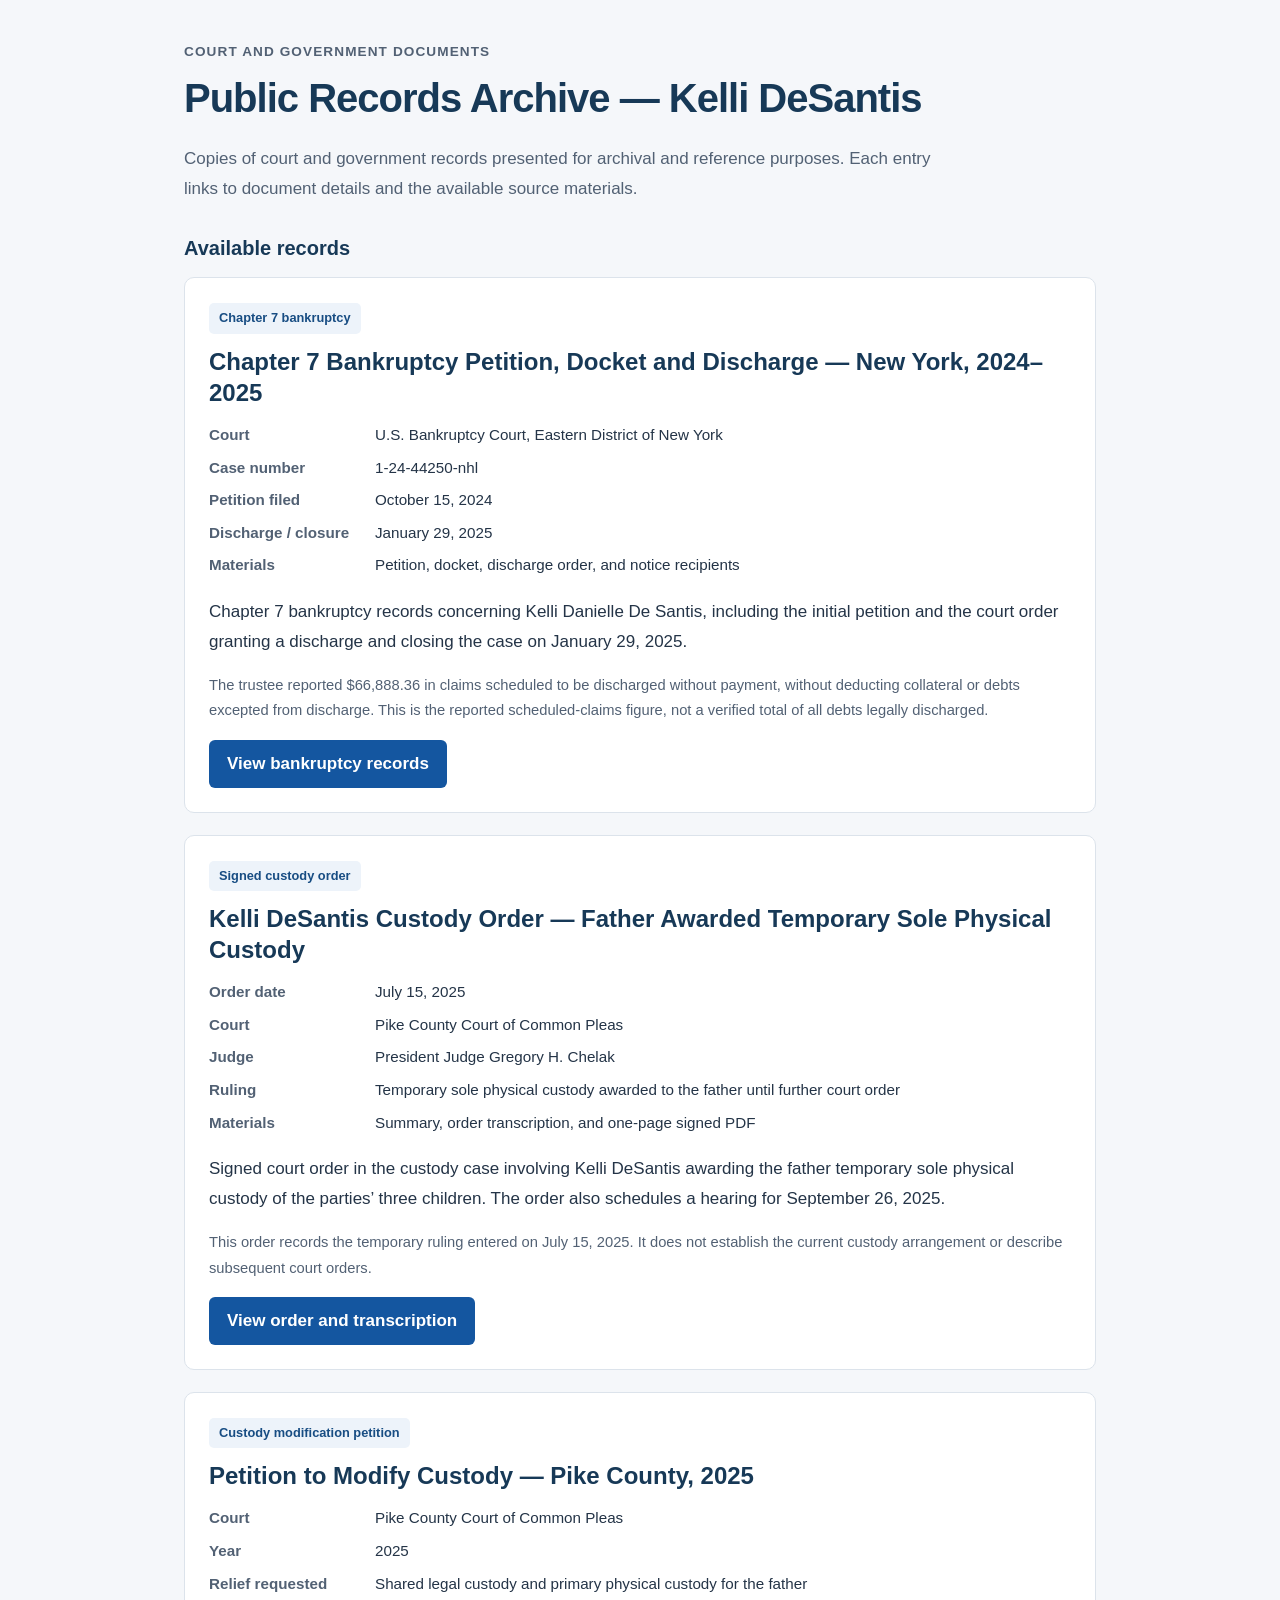
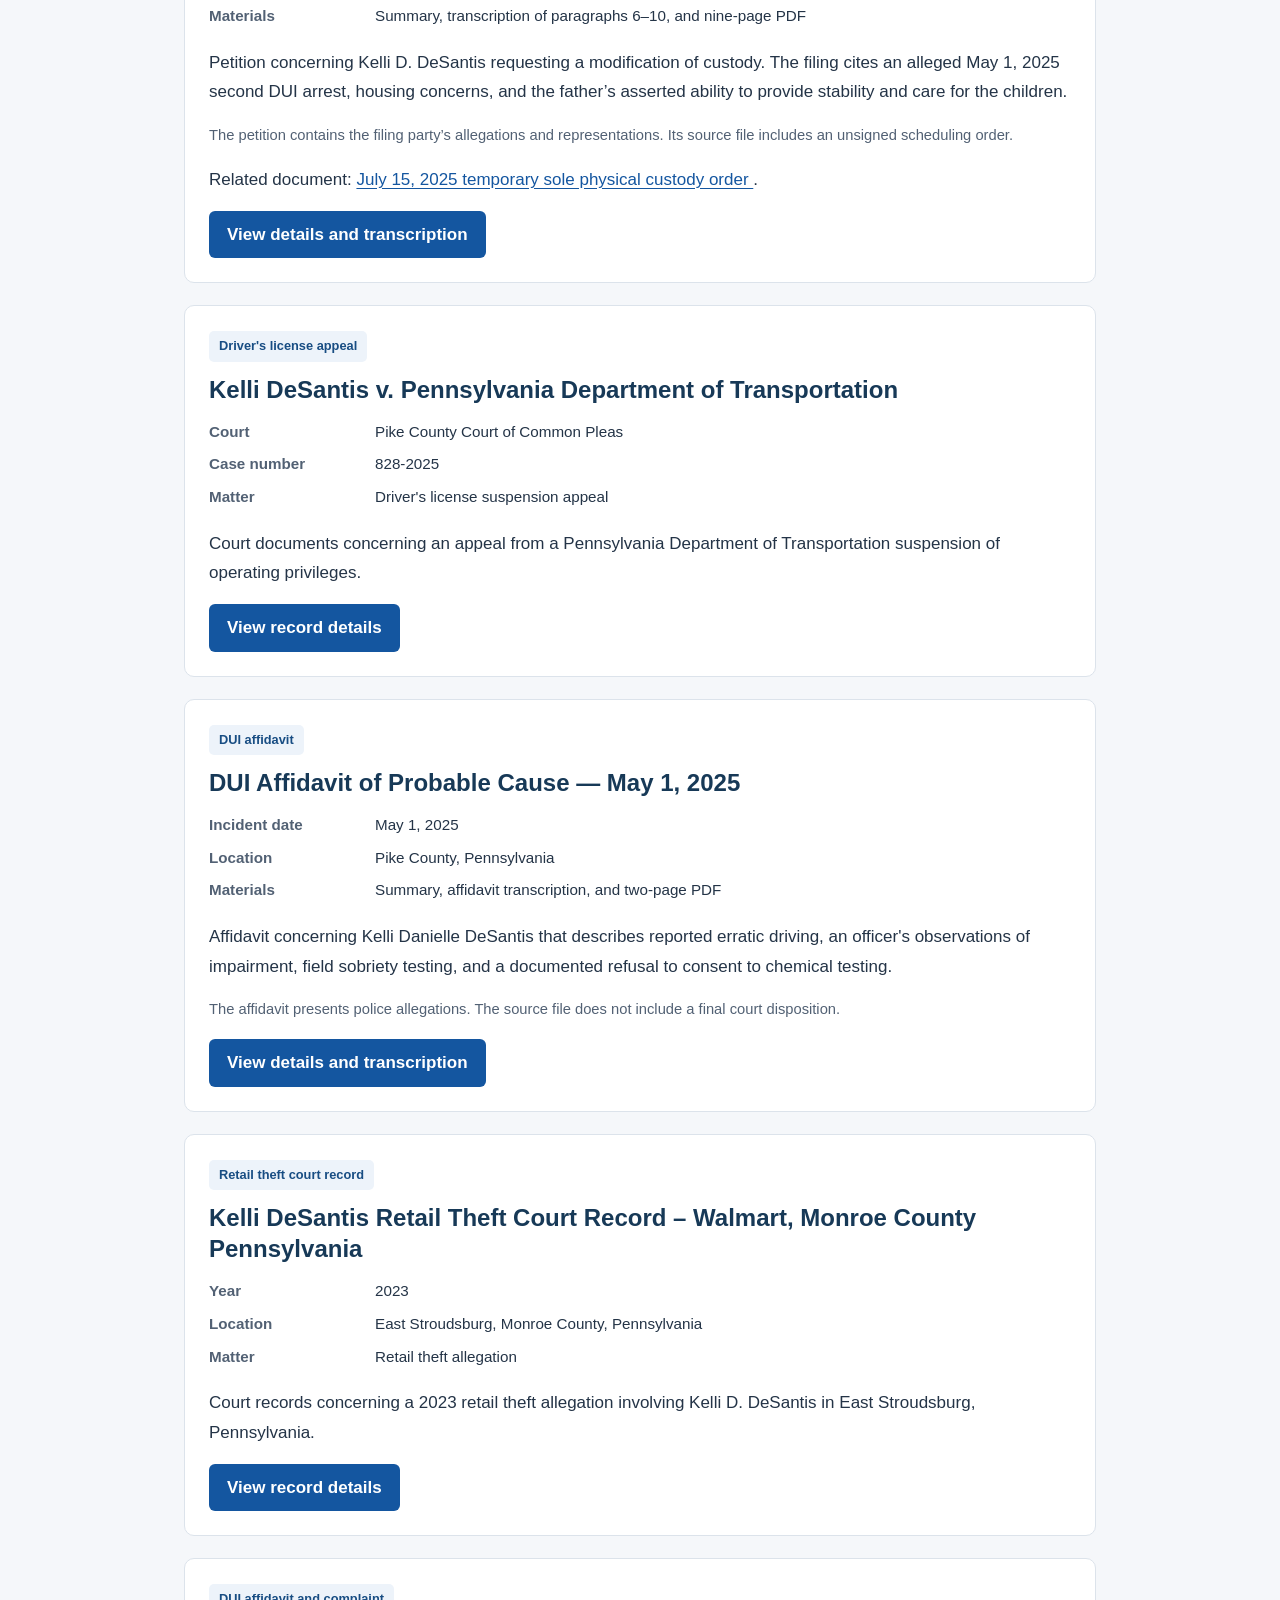
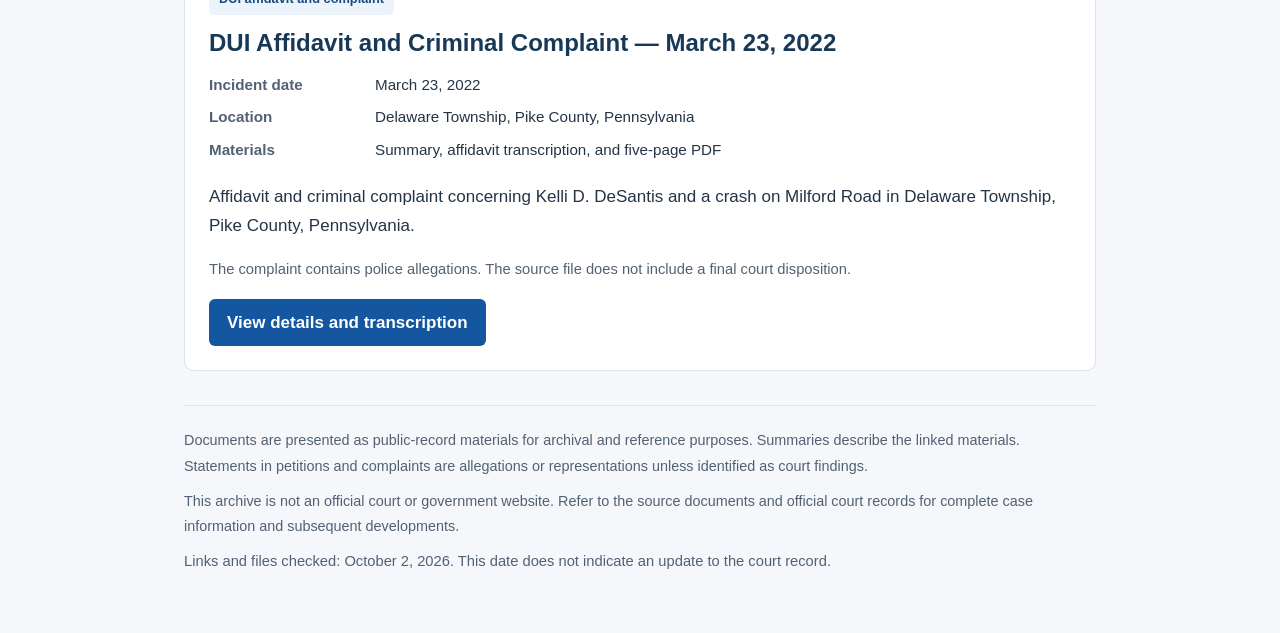
==== index.html @ e715acc5 "Add PDF details and document review information" ====
<!DOCTYPE html>
<html lang="en">
<head>
  <meta charset="UTF-8">
  <meta name="viewport" content="width=device-width, initial-scale=1">

  <title>Public Records Archive | Kelli DeSantis</title>

  <meta
    name="description"
    content="Court and government records involving Kelli DeSantis, including Chapter 7 bankruptcy records, a temporary custody order, custody petition, DUI affidavits, driver's license appeal, and retail theft record."
  >

  <link
    rel="canonical"
    href="https://publicrecords570.github.io/kellidesantis/"
  >

  <link rel="stylesheet" href="archive.css">
</head>

<body>
  <a class="skip-link" href="#main-content">Skip to main content</a>
  <div class="container">
    <header>
      <p class="eyebrow">Court and government documents</p>

      <h1>Public Records Archive — Kelli DeSantis</h1>

      <p class="intro">
        Copies of court and government records presented for archival
        and reference purposes. Each entry links to document details
        and the available source materials.
      </p>
    </header>

    <main id="main-content" tabindex="-1">
      <section aria-labelledby="archive-heading">
        <h2 id="archive-heading" class="archive-heading">
          Available records
        </h2>

        <div class="records">

          <article class="record" aria-labelledby="bankruptcy-title">
            <span class="category">Chapter 7 bankruptcy</span>

            <h3 id="bankruptcy-title">
              <a href="kelli-desantis-chapter-7-bankruptcy-petition-discharge-new-york-2024-2025.html">
                Chapter 7 Bankruptcy Petition, Docket and Discharge —
                New York, 2024–2025
              </a>
            </h3>

            <dl class="metadata">
              <dt>Court</dt>
              <dd>U.S. Bankruptcy Court, Eastern District of New York</dd>
              <dt>Case number</dt>
              <dd>1-24-44250-nhl</dd>
              <dt>Petition filed</dt>
              <dd><time datetime="2024-10-15">October 15, 2024</time></dd>
              <dt>Discharge / closure</dt>
              <dd><time datetime="2025-01-29">January 29, 2025</time></dd>
              <dt>Materials</dt>
              <dd>Petition, docket, discharge order, and notice recipients</dd>
            </dl>

            <p>
              Chapter 7 bankruptcy records concerning Kelli Danielle
              De Santis, including the initial petition and the court
              order granting a discharge and closing the case on
              January 29, 2025.
            </p>

            <p class="note">
              The trustee reported $66,888.36 in claims scheduled to be
              discharged without payment, without deducting collateral
              or debts excepted from discharge. This is the reported
              scheduled-claims figure, not a verified total of all debts
              legally discharged.
            </p>

            <a class="button"
               href="kelli-desantis-chapter-7-bankruptcy-petition-discharge-new-york-2024-2025.html">
              View bankruptcy records
            </a>
          </article>


          <article class="record" aria-labelledby="custody-order-title">
            <span class="category">Signed custody order</span>

            <h3 id="custody-order-title">
              <a href="kelli-desantis-father-awarded-temporary-sole-physical-custody-2025.html">
                Kelli DeSantis Custody Order — Father Awarded
                Temporary Sole Physical Custody
              </a>
            </h3>

            <dl class="metadata">
              <dt>Order date</dt>
              <dd>
                <time datetime="2025-07-15">July 15, 2025</time>
              </dd>

              <dt>Court</dt>
              <dd>Pike County Court of Common Pleas</dd>

              <dt>Judge</dt>
              <dd>President Judge Gregory H. Chelak</dd>

              <dt>Ruling</dt>
              <dd>
                Temporary sole physical custody awarded to the father
                until further court order
              </dd>

              <dt>Materials</dt>
              <dd>Summary, order transcription, and one-page signed PDF</dd>
            </dl>

            <p>
              Signed court order in the custody case involving Kelli
              DeSantis awarding the father temporary sole physical
              custody of the parties’ three children. The order also
              schedules a hearing for September 26, 2025.
            </p>

            <p class="note">
              This order records the temporary ruling entered on
              July 15, 2025. It does not establish the current custody
              arrangement or describe subsequent court orders.
            </p>

            <a
              class="button"
              href="kelli-desantis-father-awarded-temporary-sole-physical-custody-2025.html"
            >
              View order and transcription
            </a>
          </article>

          <article class="record" aria-labelledby="custody-2025-title">
            <span class="category">Custody modification petition</span>

            <h3 id="custody-2025-title">
              <a href="kelli-desantis-petition-modify-custody-pike-county-2025.html">
                Petition to Modify Custody — Pike County, 2025
              </a>
            </h3>

            <dl class="metadata">
              <dt>Court</dt>
              <dd>Pike County Court of Common Pleas</dd>

              <dt>Year</dt>
              <dd>2025</dd>

              <dt>Relief requested</dt>
              <dd>
                Shared legal custody and primary physical custody
                for the father
              </dd>

              <dt>Materials</dt>
              <dd>
                Summary, transcription of paragraphs 6–10,
                and nine-page PDF
              </dd>
            </dl>

            <p>
              Petition concerning Kelli D. DeSantis requesting a
              modification of custody. The filing cites an alleged
              May 1, 2025 second DUI arrest, housing concerns, and
              the father’s asserted ability to provide stability
              and care for the children.
            </p>

            <p class="note">
              The petition contains the filing party’s allegations
              and representations. Its source file includes an
              unsigned scheduling order.
            </p>

            <p>
              Related document:
              <a href="kelli-desantis-father-awarded-temporary-sole-physical-custody-2025.html">
                July 15, 2025 temporary sole physical custody order
              </a>.
            </p>

            <a
              class="button"
              href="kelli-desantis-petition-modify-custody-pike-county-2025.html"
            >
              View details and transcription
            </a>
          </article>

          <article class="record" aria-labelledby="penndot-title">
            <span class="category">Driver's license appeal</span>

            <h3 id="penndot-title">
              <a href="records/penndot-828-2025/">
                Kelli DeSantis v. Pennsylvania Department of Transportation
              </a>
            </h3>

            <dl class="metadata">
              <dt>Court</dt>
              <dd>Pike County Court of Common Pleas</dd>

              <dt>Case number</dt>
              <dd>828-2025</dd>

              <dt>Matter</dt>
              <dd>Driver's license suspension appeal</dd>
            </dl>

            <p>
              Court documents concerning an appeal from a Pennsylvania
              Department of Transportation suspension of operating
              privileges.
            </p>

            <a class="button" href="records/penndot-828-2025/">
              View record details
            </a>
          </article>

          <article class="record" aria-labelledby="dui-2025-title">
            <span class="category">DUI affidavit</span>

            <h3 id="dui-2025-title">
              <a href="kelli-desantis-dui-affidavit-pike-county-2025.html">
                DUI Affidavit of Probable Cause — May 1, 2025
              </a>
            </h3>

            <dl class="metadata">
              <dt>Incident date</dt>
              <dd>
                <time datetime="2025-05-01">May 1, 2025</time>
              </dd>

              <dt>Location</dt>
              <dd>Pike County, Pennsylvania</dd>

              <dt>Materials</dt>
              <dd>Summary, affidavit transcription, and two-page PDF</dd>
            </dl>

            <p>
              Affidavit concerning Kelli Danielle DeSantis that
              describes reported erratic driving, an officer's
              observations of impairment, field sobriety testing,
              and a documented refusal to consent to chemical testing.
            </p>

            <p class="note">
              The affidavit presents police allegations. The source
              file does not include a final court disposition.
            </p>

            <a
              class="button"
              href="kelli-desantis-dui-affidavit-pike-county-2025.html"
            >
              View details and transcription
            </a>
          </article>

          <article class="record" aria-labelledby="retail-theft-title">
            <span class="category">Retail theft court record</span>

            <h3 id="retail-theft-title">
              <a href="kelli-desantis-retail-theft-walmart.html">
                Kelli DeSantis Retail Theft Court Record – Walmart, Monroe County Pennsylvania
              </a>
            </h3>

            <dl class="metadata">
              <dt>Year</dt>
              <dd>2023</dd>

              <dt>Location</dt>
              <dd>East Stroudsburg, Monroe County, Pennsylvania</dd>

              <dt>Matter</dt>
              <dd>Retail theft allegation</dd>
            </dl>

            <p>
              Court records concerning a 2023 retail theft allegation
              involving Kelli D. DeSantis in East Stroudsburg,
              Pennsylvania.
            </p>

            <a
              class="button"
              href="kelli-desantis-retail-theft-walmart.html"
            >
              View record details
            </a>
          </article>

          <article class="record" aria-labelledby="dui-2022-title">
            <span class="category">DUI affidavit and complaint</span>

            <h3 id="dui-2022-title">
              <a href="kelli-desantis-dui-affidavit-pike-county-2022.html">
                DUI Affidavit and Criminal Complaint — March 23, 2022
              </a>
            </h3>

            <dl class="metadata">
              <dt>Incident date</dt>
              <dd>
                <time datetime="2022-03-23">March 23, 2022</time>
              </dd>

              <dt>Location</dt>
              <dd>Delaware Township, Pike County, Pennsylvania</dd>

              <dt>Materials</dt>
              <dd>Summary, affidavit transcription, and five-page PDF</dd>
            </dl>

            <p>
              Affidavit and criminal complaint concerning Kelli D.
              DeSantis and a crash on Milford Road in Delaware
              Township, Pike County, Pennsylvania.
            </p>

            <p class="note">
              The complaint contains police allegations. The source
              file does not include a final court disposition.
            </p>

            <a
              class="button"
              href="kelli-desantis-dui-affidavit-pike-county-2022.html"
            >
              View details and transcription
            </a>
          </article>

        </div>
      </section>
    </main>

    <footer>
      <p>
        Documents are presented as public-record materials for archival
        and reference purposes. Summaries describe the linked materials.
        Statements in petitions and complaints are allegations or
        representations unless identified as court findings.
      </p>

      <p>
        This archive is not an official court or government website.
        Refer to the source documents and official court records for
        complete case information and subsequent developments.
      </p>
    <p class="note">Links and files checked: <time datetime="2026-10-02">October 2, 2026</time>. This date does not indicate an update to the court record.</p>
</footer>
  </div>
</body>
</html>
---- archive.css ----
:root { color-scheme: light; --ink:#243447; --muted:#526174; --blue:#1456a0; --line:#dce3eb; --surface:#fff; --background:#f5f7fa; }
* { box-sizing:border-box; }
html { scroll-padding-top:24px; }
body { margin:0; background:var(--background); color:var(--ink); font:17px/1.75 Arial,Helvetica,sans-serif; overflow-wrap:anywhere; }
a { color:var(--blue); text-underline-offset:3px; }
a:hover { color:#103f75; }
a:focus-visible, button:focus-visible, summary:focus-visible { outline:3px solid var(--blue); outline-offset:4px; }
.skip-link { position:fixed; top:8px; left:8px; z-index:1000; padding:10px 16px; color:#fff; background:#103f75; border-radius:6px; transform:translateY(-200%); }
.skip-link:focus { transform:translateY(0); color:#fff; }
#main-content:focus { outline:none; }
body > nav { max-width:960px; margin:0 auto; padding:24px 24px 16px; font-size:.95rem; }
body > main { max-width:960px; margin:0 auto; padding:32px 36px; background:var(--surface); border:1px solid var(--line); border-radius:12px; }
.container { max-width:960px; margin:0 auto; padding:40px 24px 48px; }
.container > header { margin-bottom:32px; }
h1,h2,h3 { color:#173957; line-height:1.3; }
h1 { margin:0 0 20px; font-size:clamp(1.8rem,4vw,2.5rem); letter-spacing:-.025em; }
h2 { margin:32px 0 16px; font-size:1.45rem; }
h3 { margin:0 0 14px; font-size:1.2rem; }
p { margin:0 0 18px; }
.eyebrow { margin:0 0 8px; color:var(--muted); font-size:.85rem; font-weight:700; letter-spacing:.08em; text-transform:uppercase; }
.intro { max-width:760px; color:var(--muted); }
.archive-heading { margin:0 0 16px; font-size:1.25rem; }
.records { display:grid; gap:22px; }
.record,.document,.related-record { padding:24px; border:1px solid var(--line); border-radius:10px; background:var(--surface); }
.record h3 { font-size:clamp(1.2rem,3vw,1.5rem); }
.record h3 a { color:#173957; text-decoration:none; }
.record h3 a:hover { text-decoration:underline; }
.record p { margin:0 0 16px; }
.category { display:inline-block; margin-bottom:12px; padding:4px 10px; border-radius:5px; color:#184d83; background:#edf3fa; font-size:.8rem; font-weight:700; }
.details,.record-box { margin:24px 0; padding:20px 24px; background:#f1f5fa; border:1px solid var(--line); border-left:4px solid var(--blue); border-radius:6px; }
.details p,.record-box p { margin:5px 0; }
.record-box h2 { margin:0 0 16px; }
.label { font-weight:700; }
.metadata { display:grid; grid-template-columns:150px minmax(0,1fr); gap:6px 16px; margin:0 0 18px; font-size:.95rem; }
.metadata dt { font-weight:700; color:var(--muted); }
.metadata dd { margin:0; }
.button,.document-link { display:inline-flex; align-items:center; justify-content:center; min-height:44px; max-width:100%; padding:11px 18px; border-radius:6px; background:var(--blue); color:#fff; font-weight:700; text-decoration:none; line-height:1.5; }
.document-link { margin:10px 0 16px; }
.button:hover,.document-link:hover { background:#103f75; color:#fff; }
.note { color:var(--muted); font-size:.92rem; }
main > article > section + section { margin-top:30px; padding-top:6px; border-top:1px solid var(--line); }
blockquote { margin:24px 0; padding:6px 22px; border-left:3px solid #b8c9dc; background:#fafbfd; }
blockquote p { margin:16px 0; }
ul,ol { padding-left:26px; }
li { margin:8px 0; }
.subparagraphs { list-style-type:lower-alpha; }
.averments > li { margin-bottom:18px; }
.document + .document { margin-top:18px; }
.document h3 { margin-top:0; }
.page-contents { margin:20px 0 24px; padding:14px 18px; border:1px solid var(--line); border-radius:8px; background:#f8fafc; }
.page-contents summary { min-height:28px; cursor:pointer; color:#173957; font-weight:700; }
.page-contents ul { margin:12px 0 4px; }
footer { color:var(--muted); font-size:.9rem; border-top:1px solid var(--line); padding-top:22px; margin-top:34px; }
body > footer { max-width:960px; margin:28px auto 0; padding:22px 24px 36px; }
footer p { margin:0 0 10px; }
img,iframe,object,embed { max-width:100%; }
@media (max-width:600px) {
 body { font-size:16px; }
 .container { padding:28px 16px 36px; }
 body > nav { padding:20px 16px 14px; }
 body > main { margin:0 12px; padding:24px 18px; border-radius:9px; }
 .record,.document,.related-record { padding:22px 18px; }
 .details,.record-box { padding:16px; }
 .metadata { grid-template-columns:1fr; gap:2px; }
 .metadata dd { margin-bottom:10px; }
 blockquote { padding:4px 12px; }
 .document-link,.button { text-align:left; justify-content:flex-start; }
 body > footer { padding-left:18px; padding-right:18px; }
}
@media print {
 body { background:#fff; color:#000; font-size:11pt; }
 .skip-link,body > nav,.page-contents { display:none; }
 body > main,.container { border:0; margin:0; padding:0; max-width:none; }
 .record,.document,.details,.record-box { break-inside:avoid; }
 .button,.document-link { background:none; color:#000; padding:0; min-height:0; text-decoration:underline; }
}

.file-info { display:block; margin:0 0 16px; color:var(--muted); font-size:.88rem; }
.source-status { padding:14px 18px; border:1px solid var(--line); border-radius:6px; background:#f8fafc; font-size:.95rem; }
@media (max-width:600px) { .page-contents { padding:12px 14px; } .page-contents ul { padding-left:20px; } }
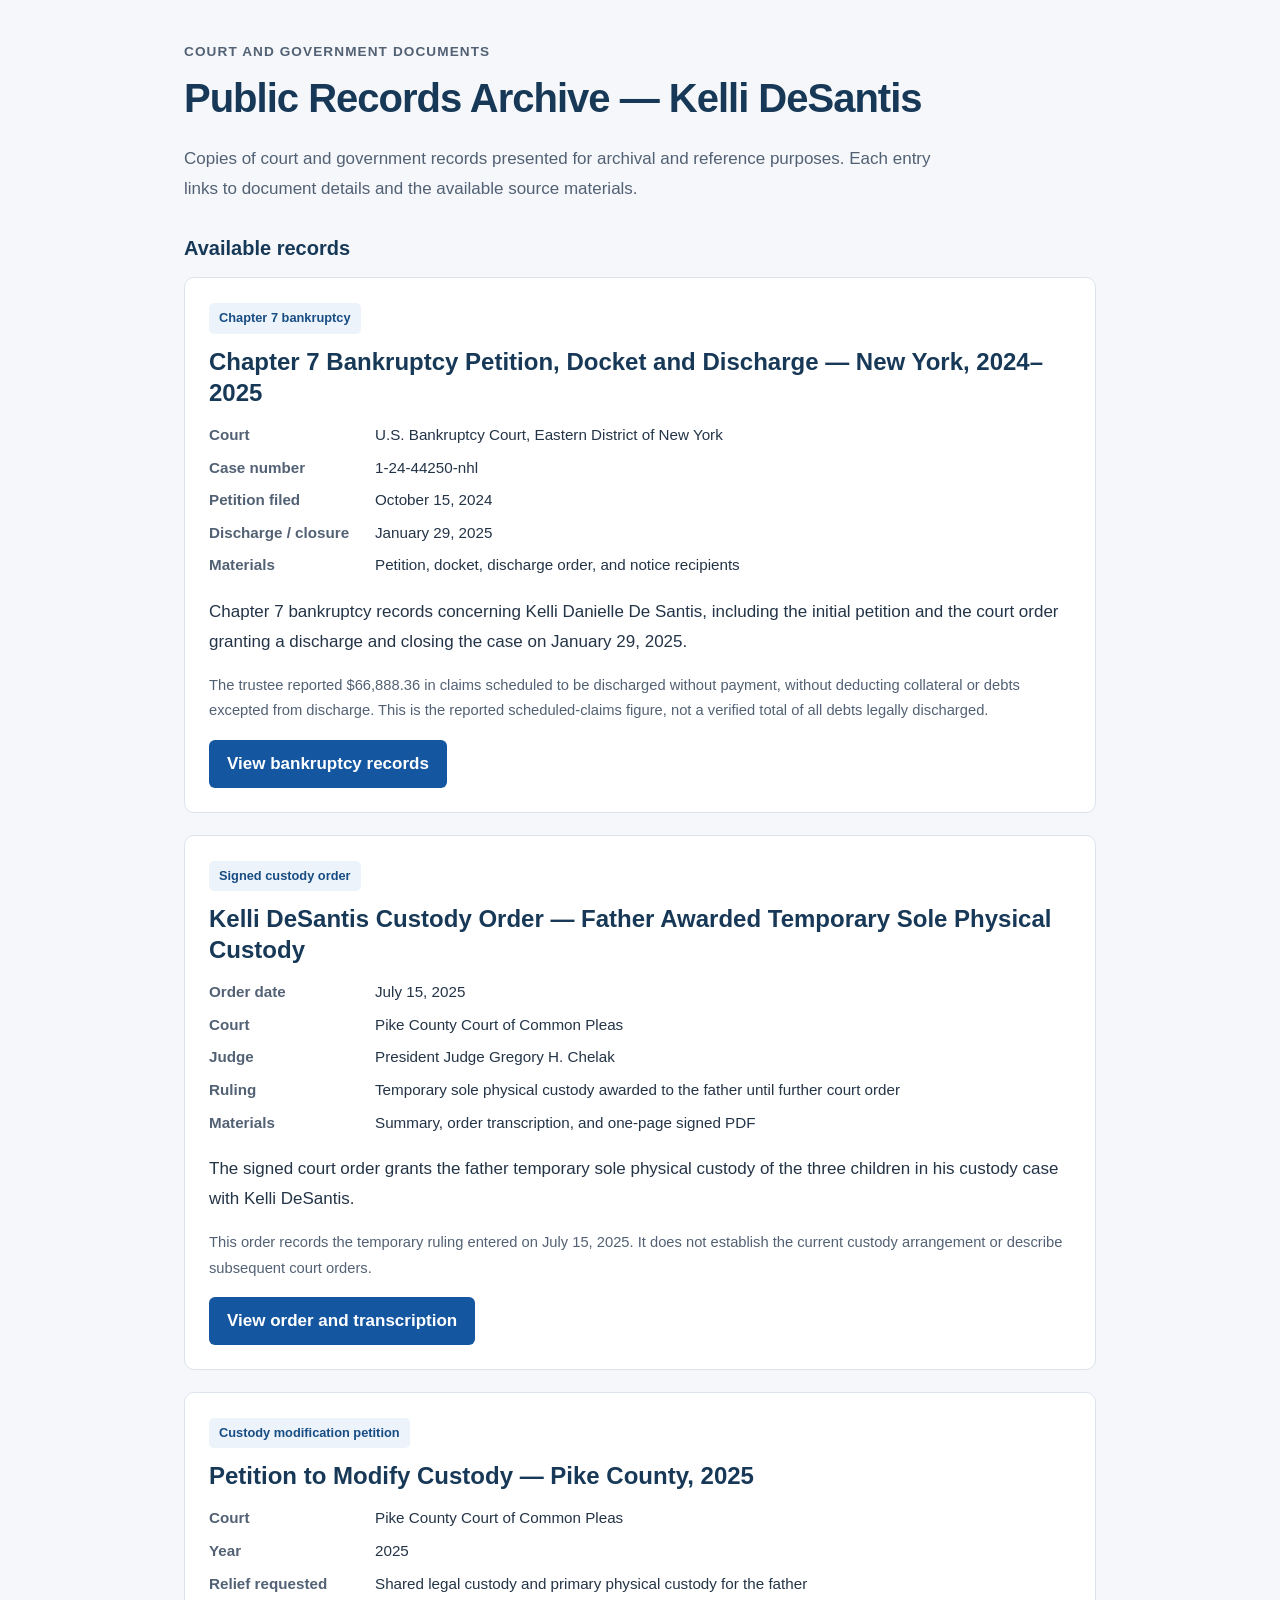
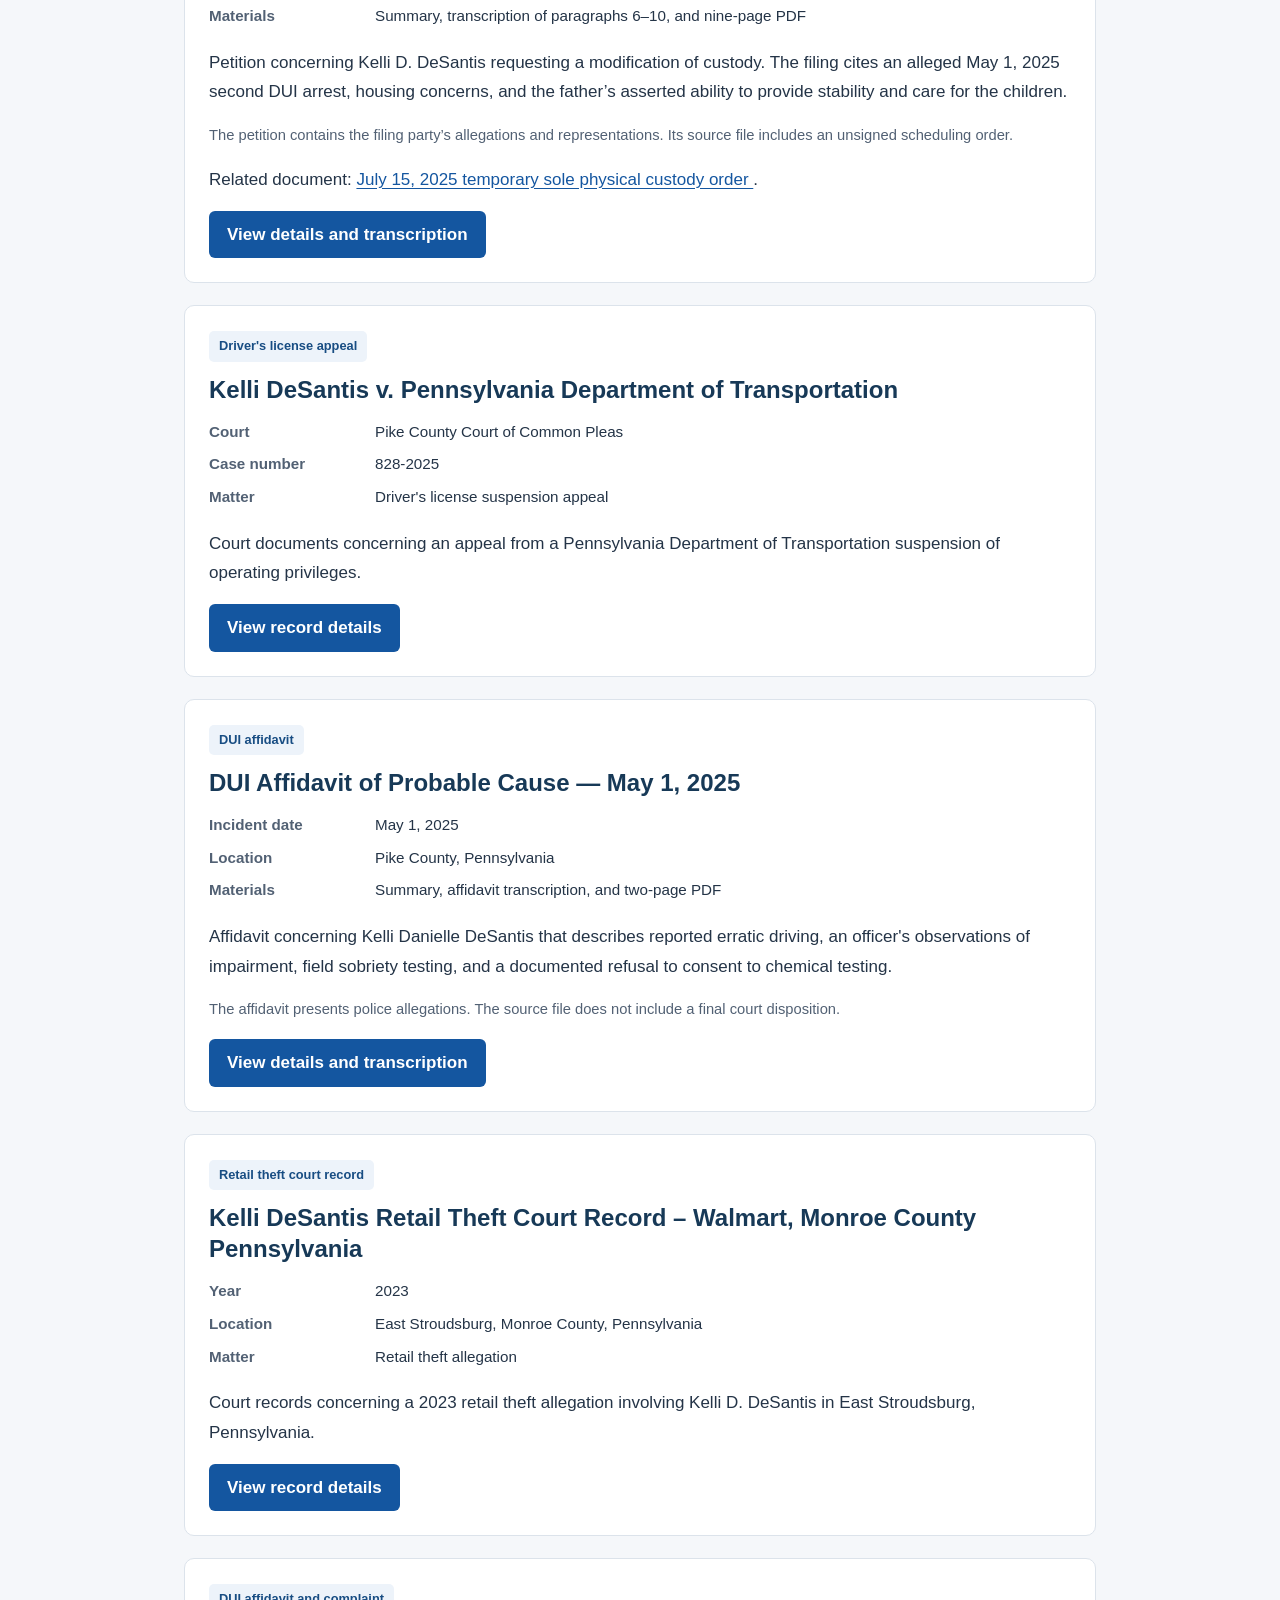
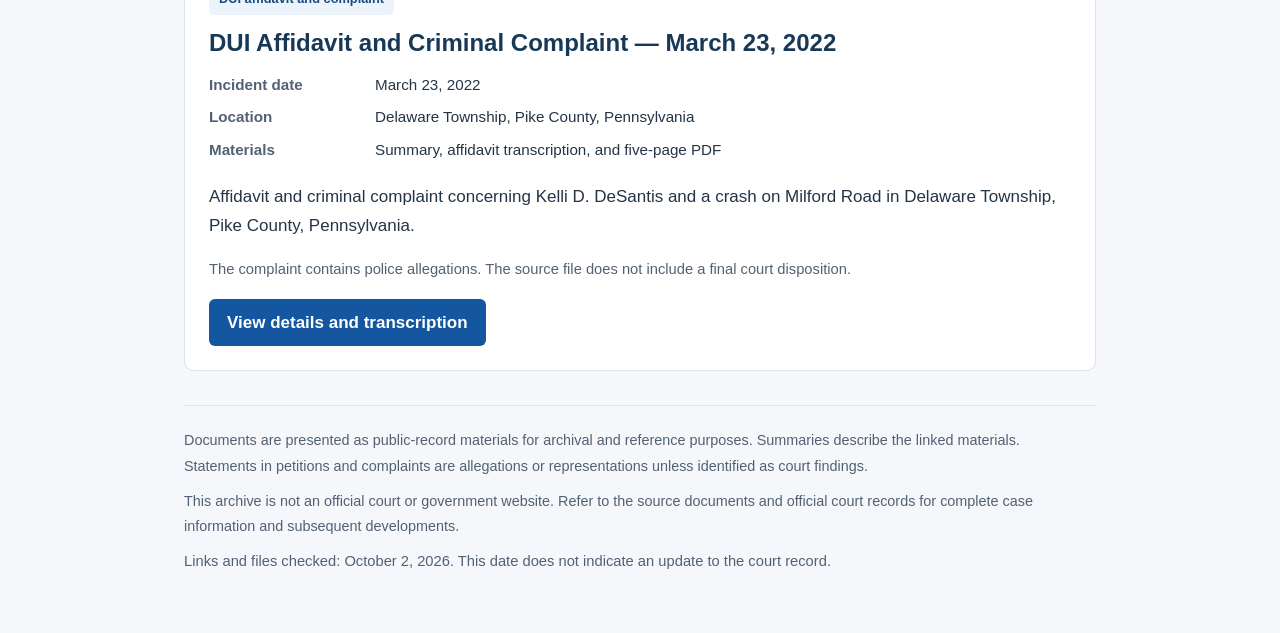
==== commit 725c30d6: "Revise custody case summary for clarity" ====
--- a/index.html
+++ b/index.html
@@ -120,10 +120,7 @@
             </dl>
 
             <p>
-              Signed court order in the custody case involving Kelli
-              DeSantis awarding the father temporary sole physical
-              custody of the parties’ three children. The order also
-              schedules a hearing for September 26, 2025.
+             The signed court order grants the father temporary sole physical custody of the three children in his custody case with Kelli DeSantis.
             </p>
 
             <p class="note">
@@ -367,4 +364,4 @@
 </footer>
   </div>
 </body>
-</html>+</html>
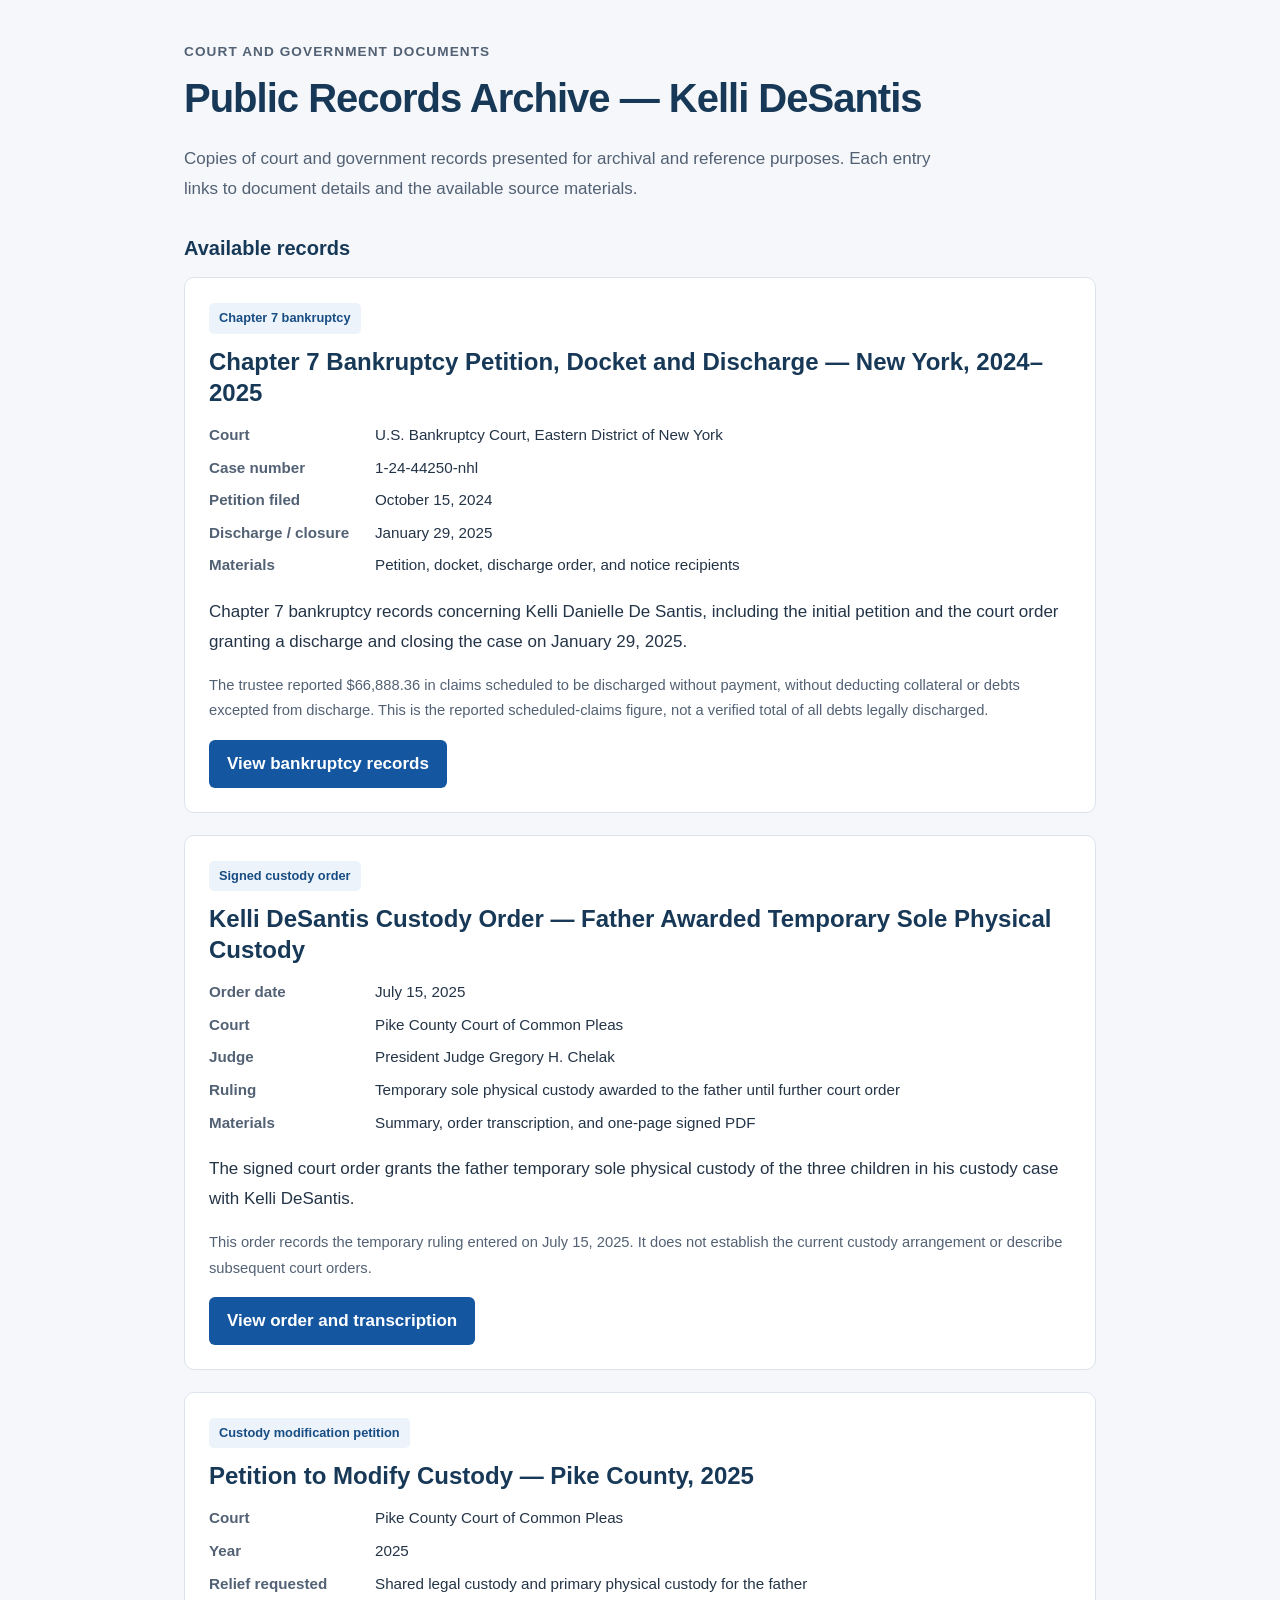
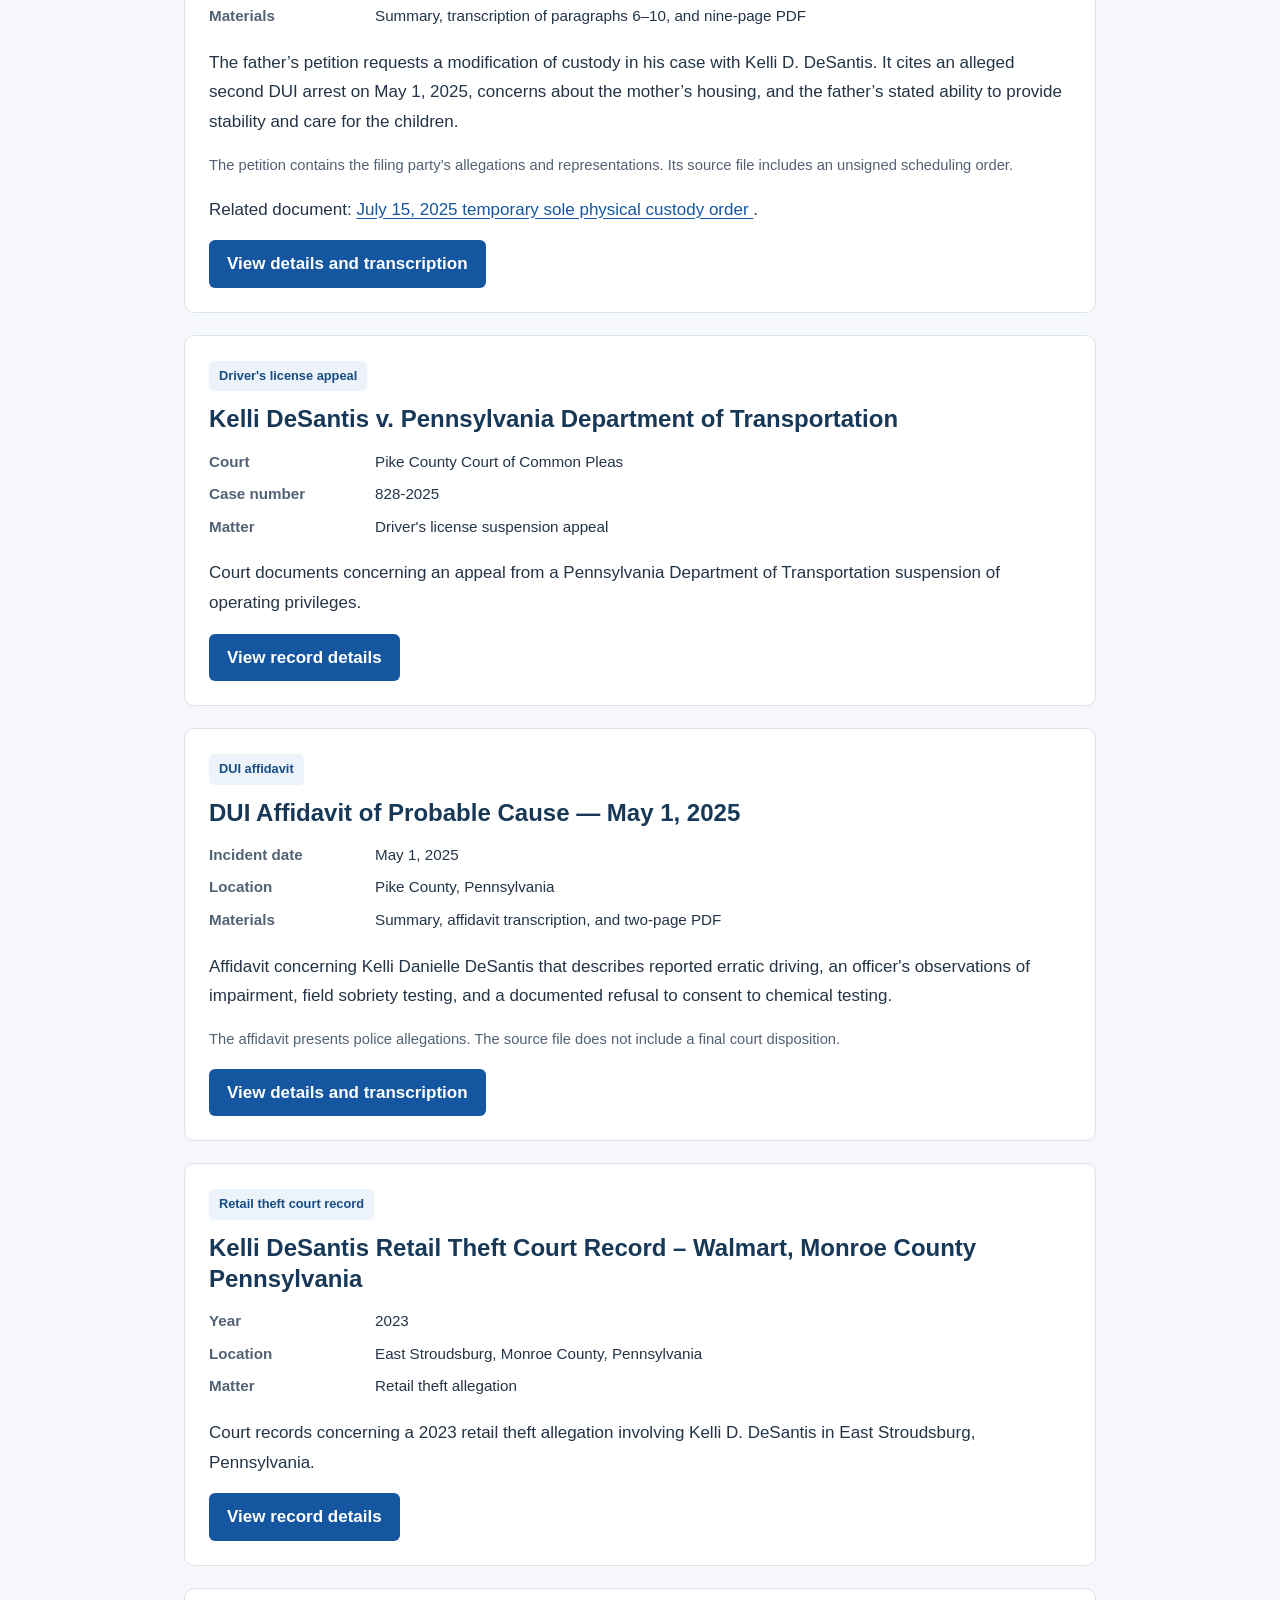
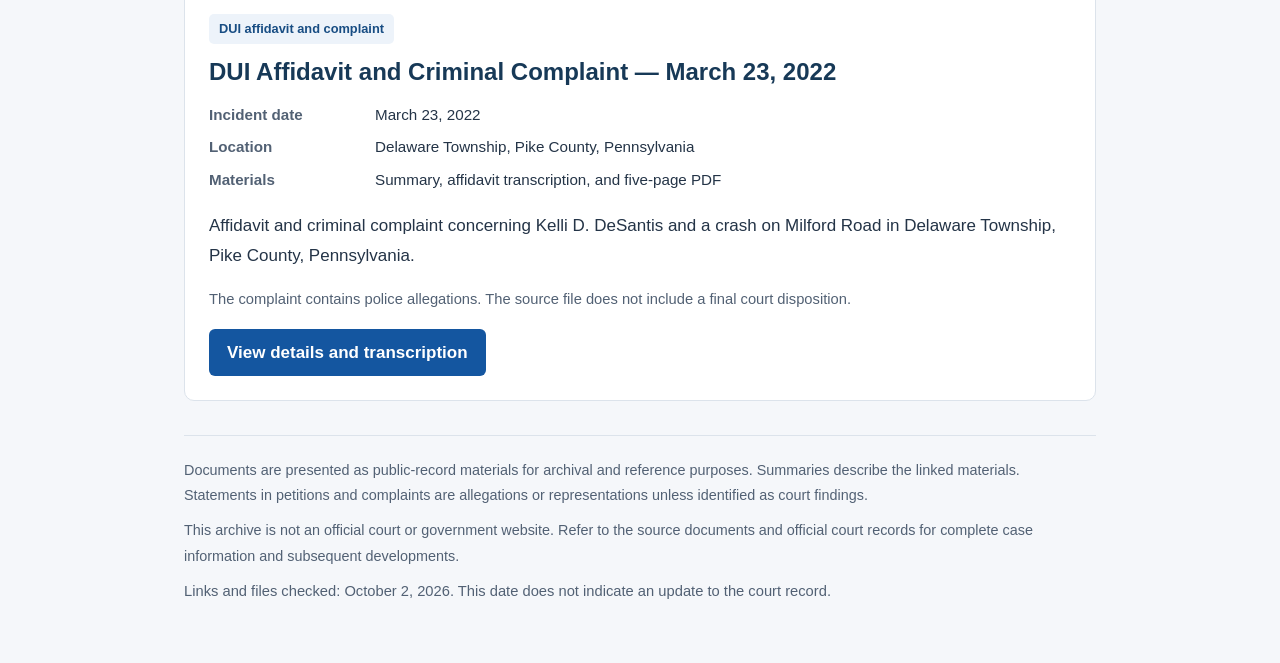
==== commit 80314b30: "Revise custody petition description for clarity" ====
--- a/index.html
+++ b/index.html
@@ -167,11 +167,7 @@
             </dl>
 
             <p>
-              Petition concerning Kelli D. DeSantis requesting a
-              modification of custody. The filing cites an alleged
-              May 1, 2025 second DUI arrest, housing concerns, and
-              the father’s asserted ability to provide stability
-              and care for the children.
+              The father’s petition requests a modification of custody in his case with Kelli D. DeSantis. It cites an alleged second DUI arrest on May 1, 2025, concerns about the mother’s housing, and the father’s stated ability to provide stability and care for the children.
             </p>
 
             <p class="note">
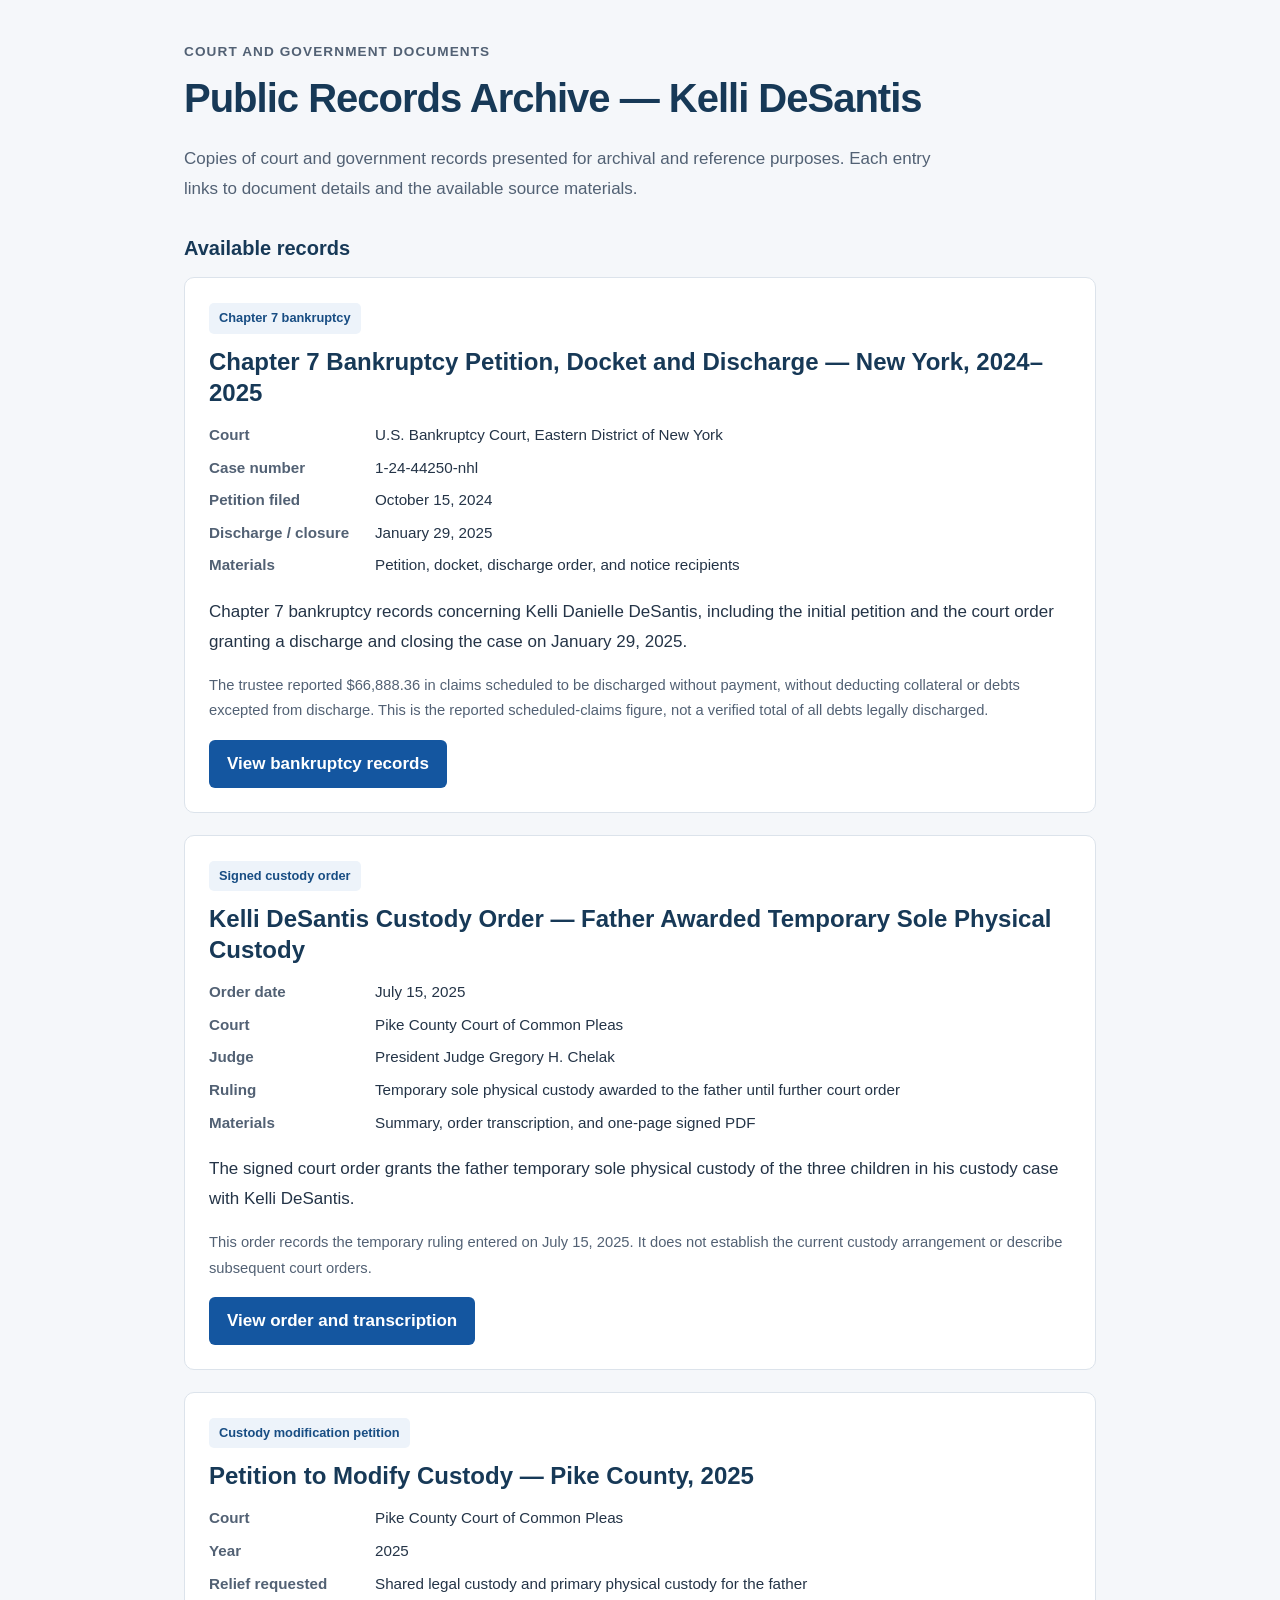
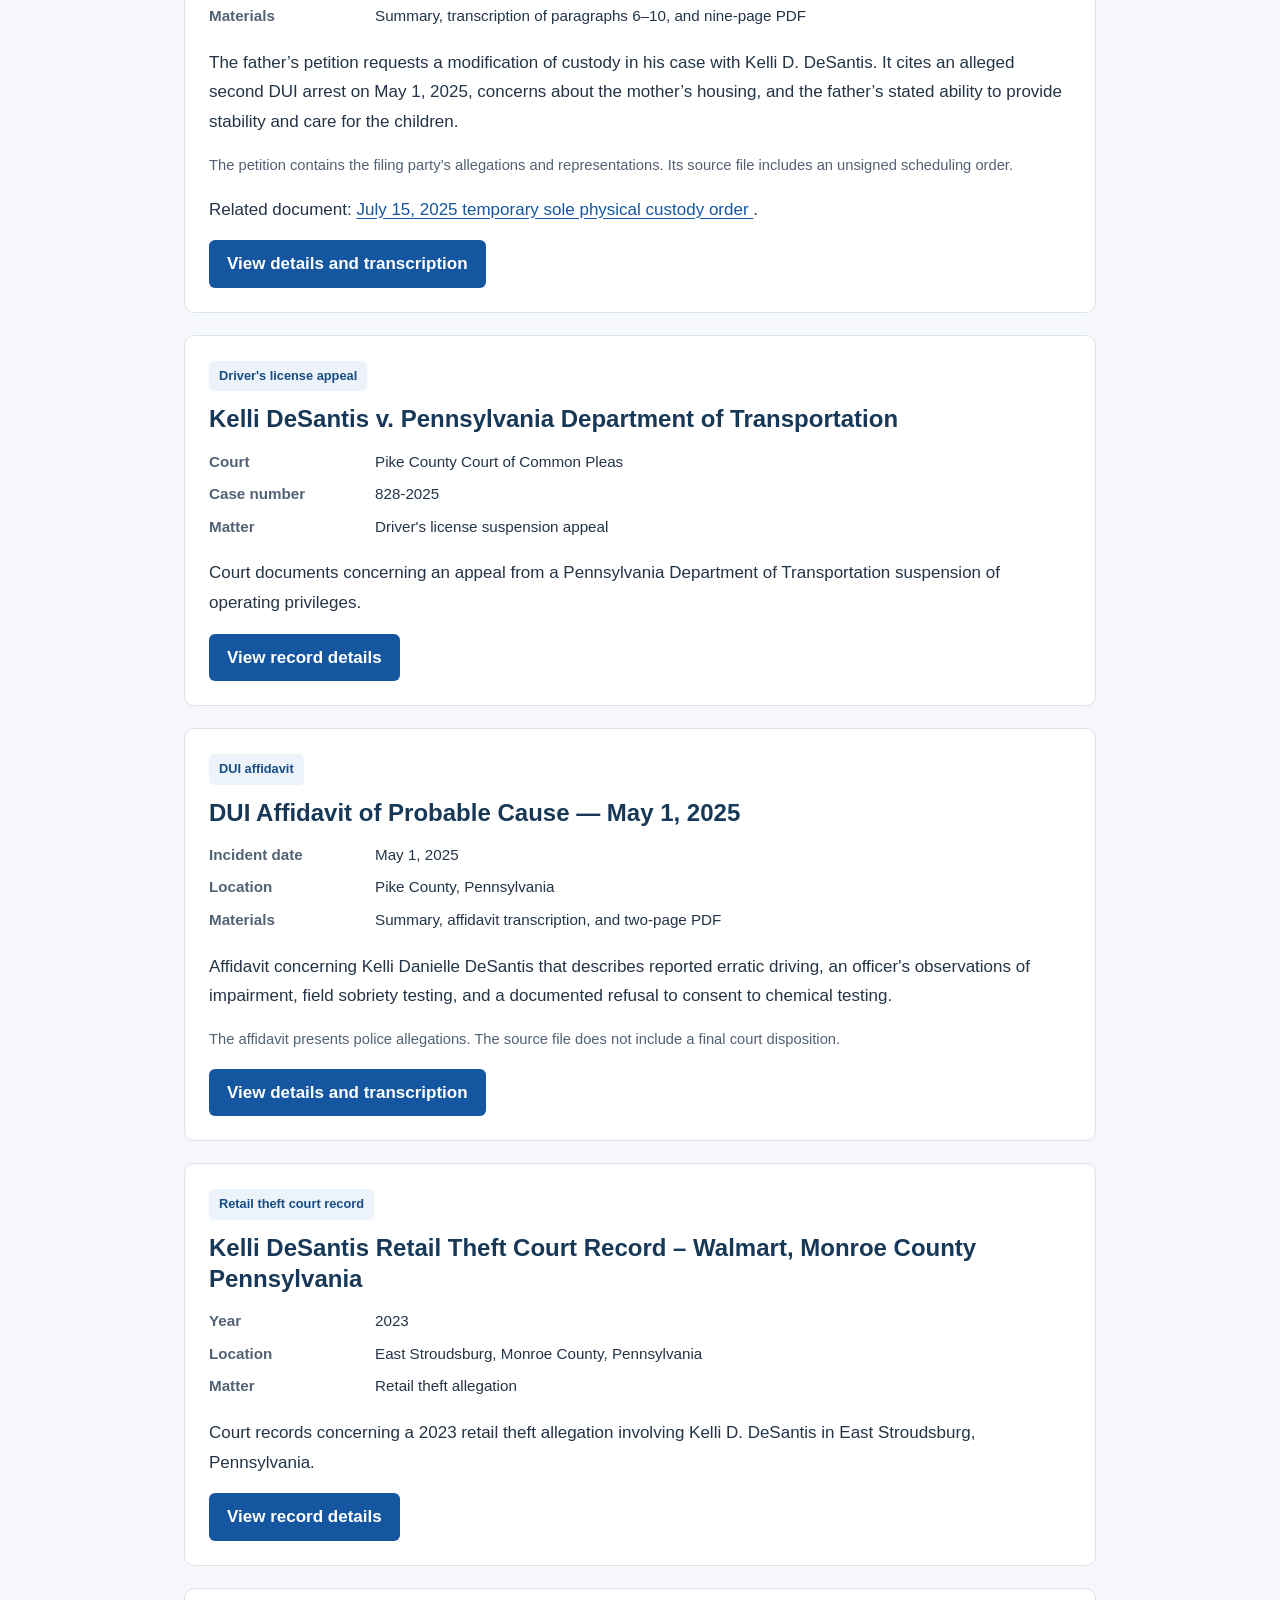
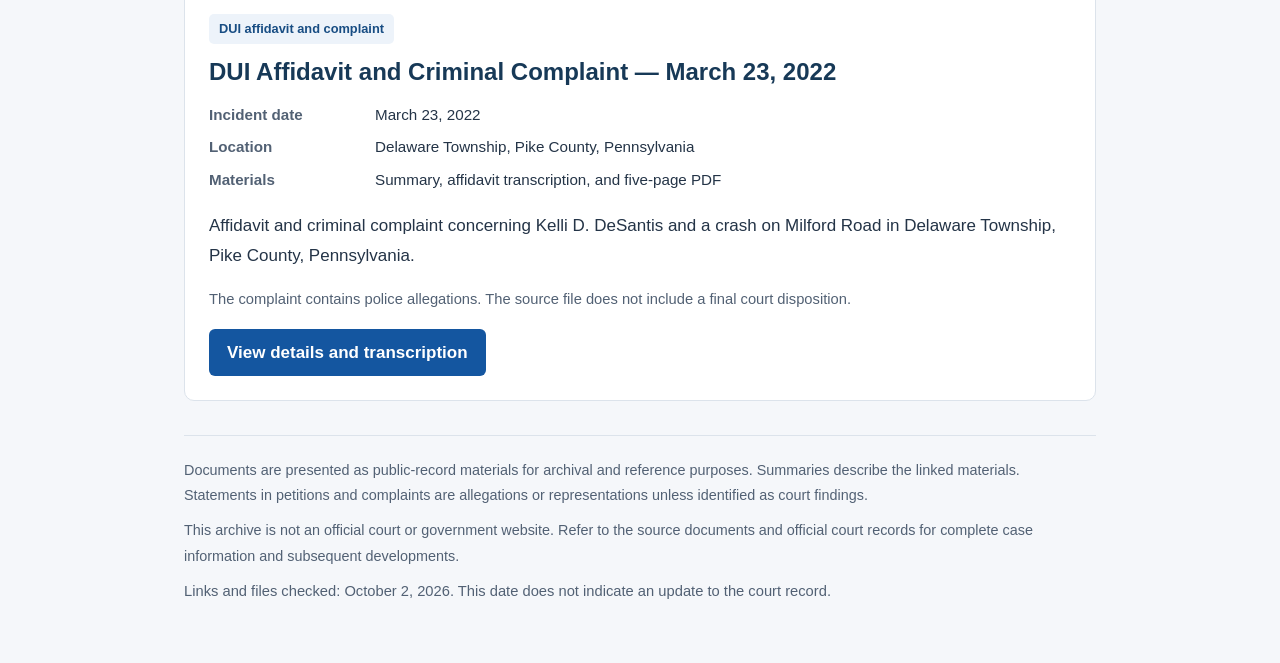
==== commit b9c0337d: "Standardize surname spelling as DeSantis" ====
--- a/index.html
+++ b/index.html
@@ -67,7 +67,7 @@
 
             <p>
               Chapter 7 bankruptcy records concerning Kelli Danielle
-              De Santis, including the initial petition and the court
+              DeSantis, including the initial petition and the court
               order granting a discharge and closing the case on
               January 29, 2025.
             </p>
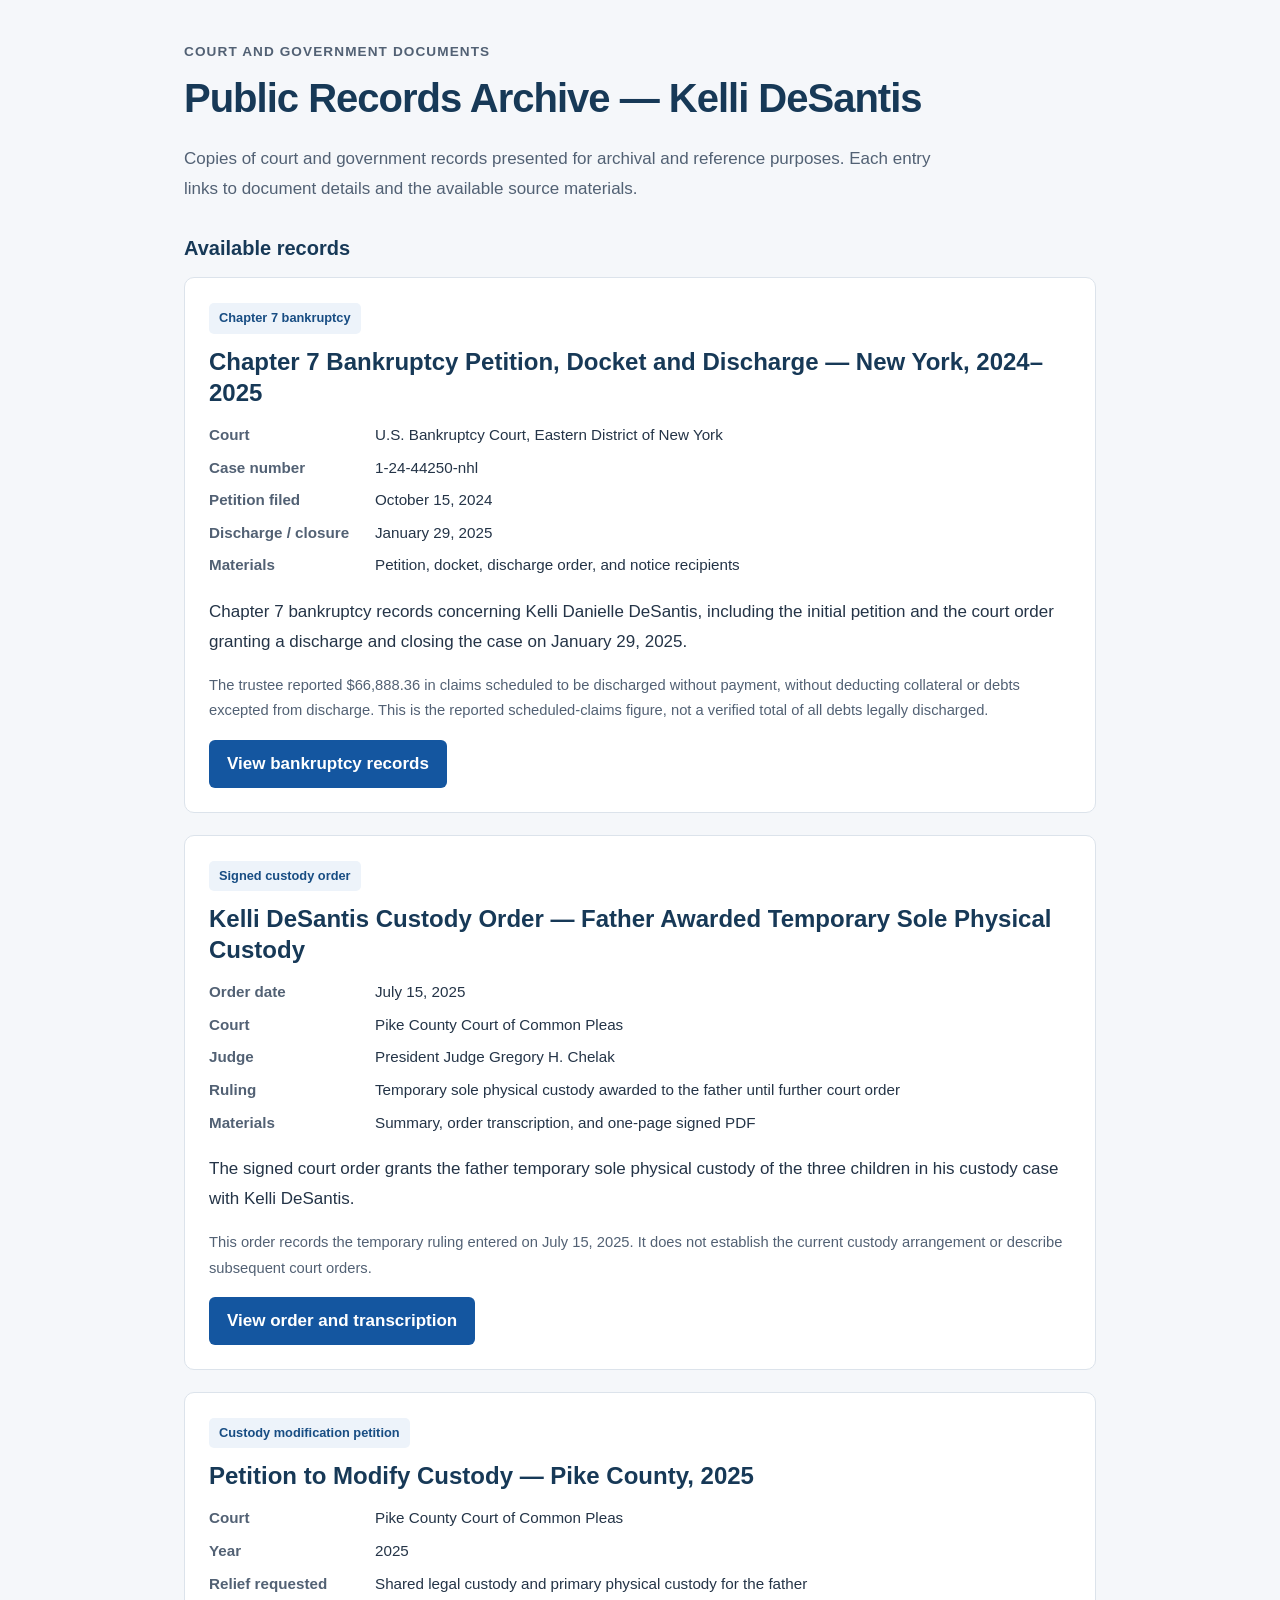
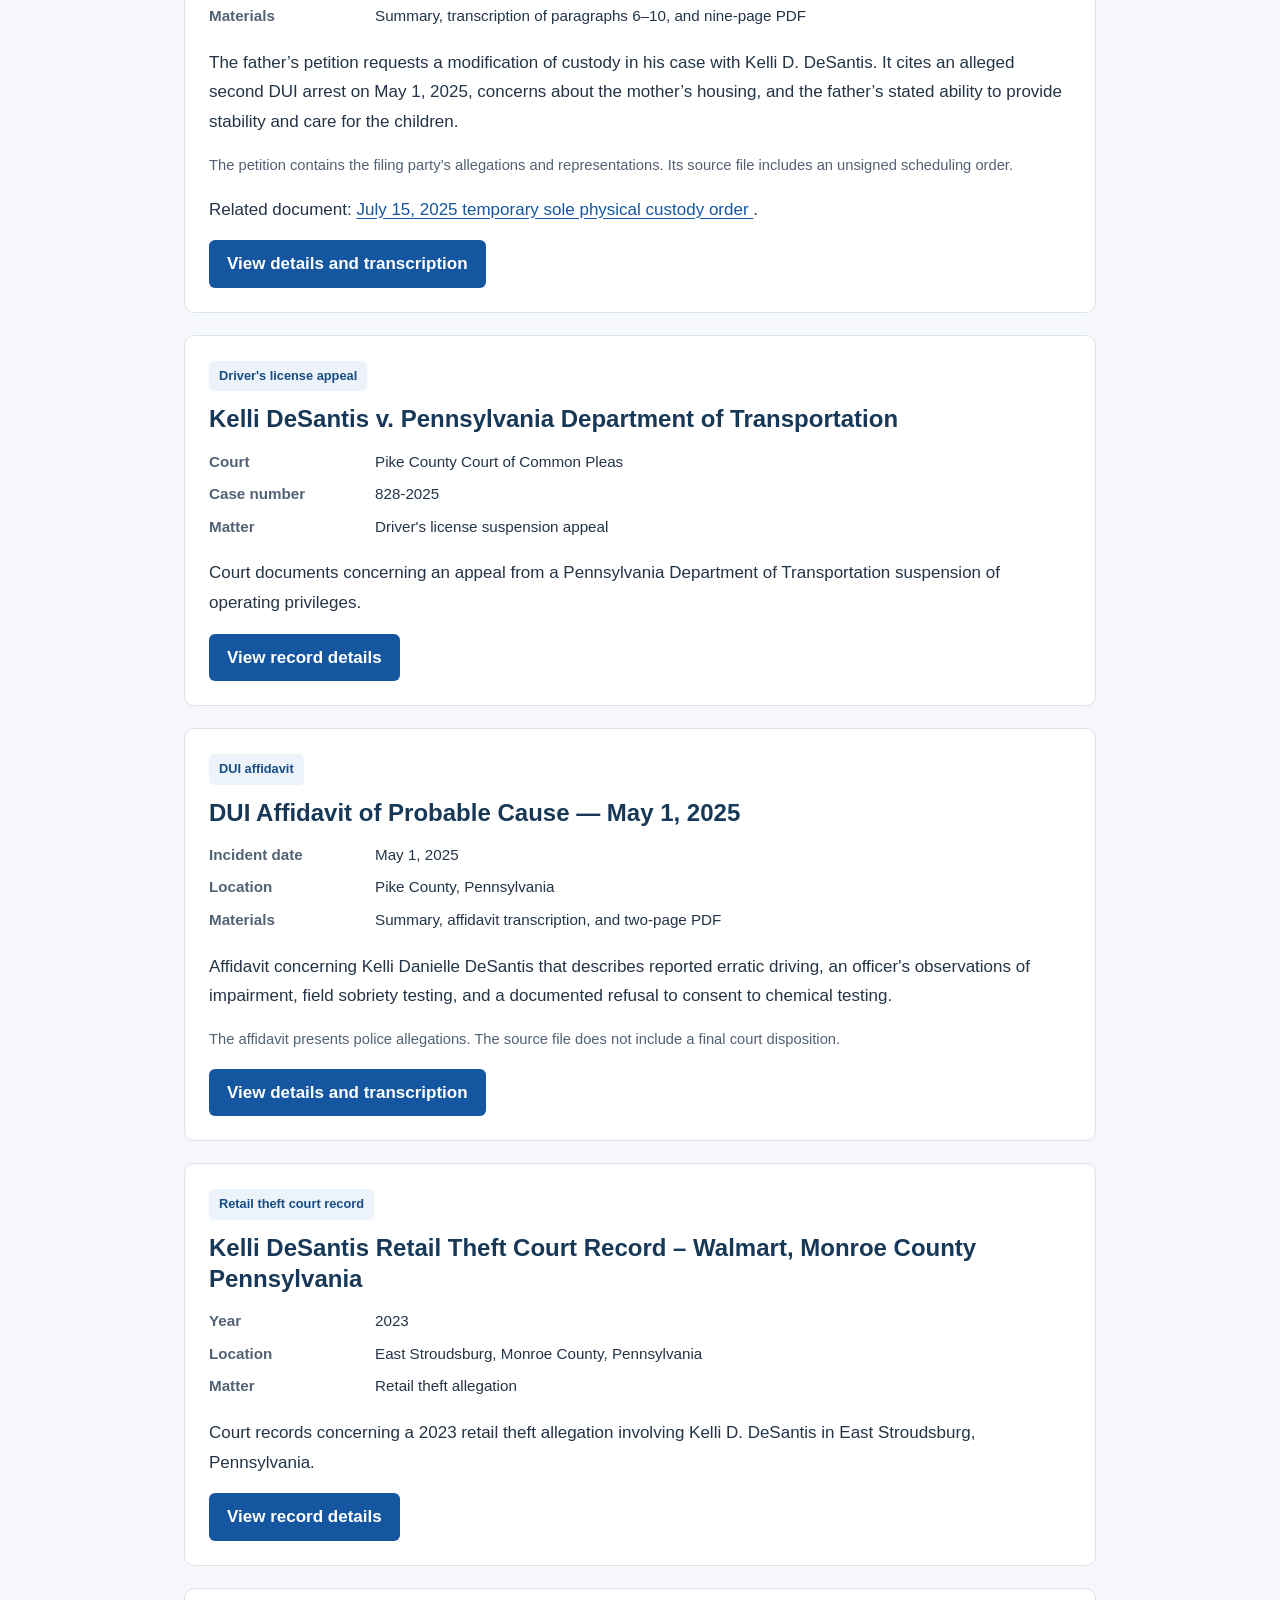
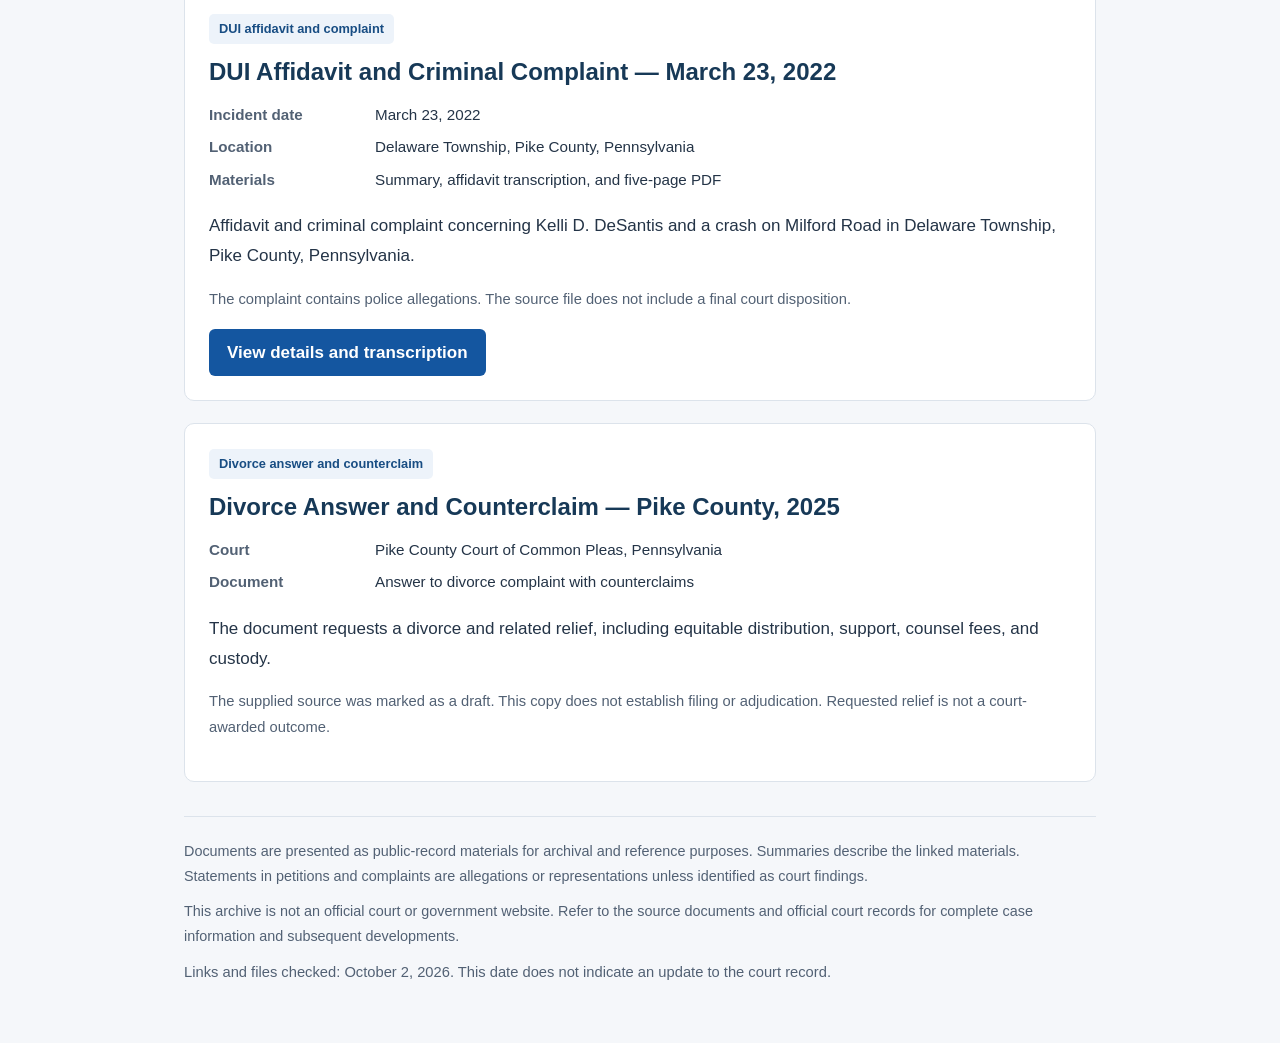
==== commit c48d185f: "Add divorce answer and counterclaim article Added a new article section for a divorce answer and cou" ====
--- a/index.html
+++ b/index.html
@@ -338,7 +338,33 @@
               View details and transcription
             </a>
           </article>
-
+<article class="record" aria-labelledby="divorce-counterclaim-title">
+  <span class="category">Divorce answer and counterclaim</span>
+
+  <h3 id="divorce-counterclaim-title">
+    Divorce Answer and Counterclaim — Pike County, 2025
+  </h3>
+
+  <dl class="metadata">
+    <dt>Court</dt>
+    <dd>Pike County Court of Common Pleas, Pennsylvania</dd>
+
+    <dt>Document</dt>
+    <dd>Answer to divorce complaint with counterclaims</dd>
+  </dl>
+
+  <p>
+    The document requests a divorce and related relief,
+    including equitable distribution, support, counsel fees,
+    and custody.
+  </p>
+
+  <p class="note">
+    The supplied source was marked as a draft. This copy
+    does not establish filing or adjudication. Requested
+    relief is not a court-awarded outcome.
+  </p>
+</article>
         </div>
       </section>
     </main>
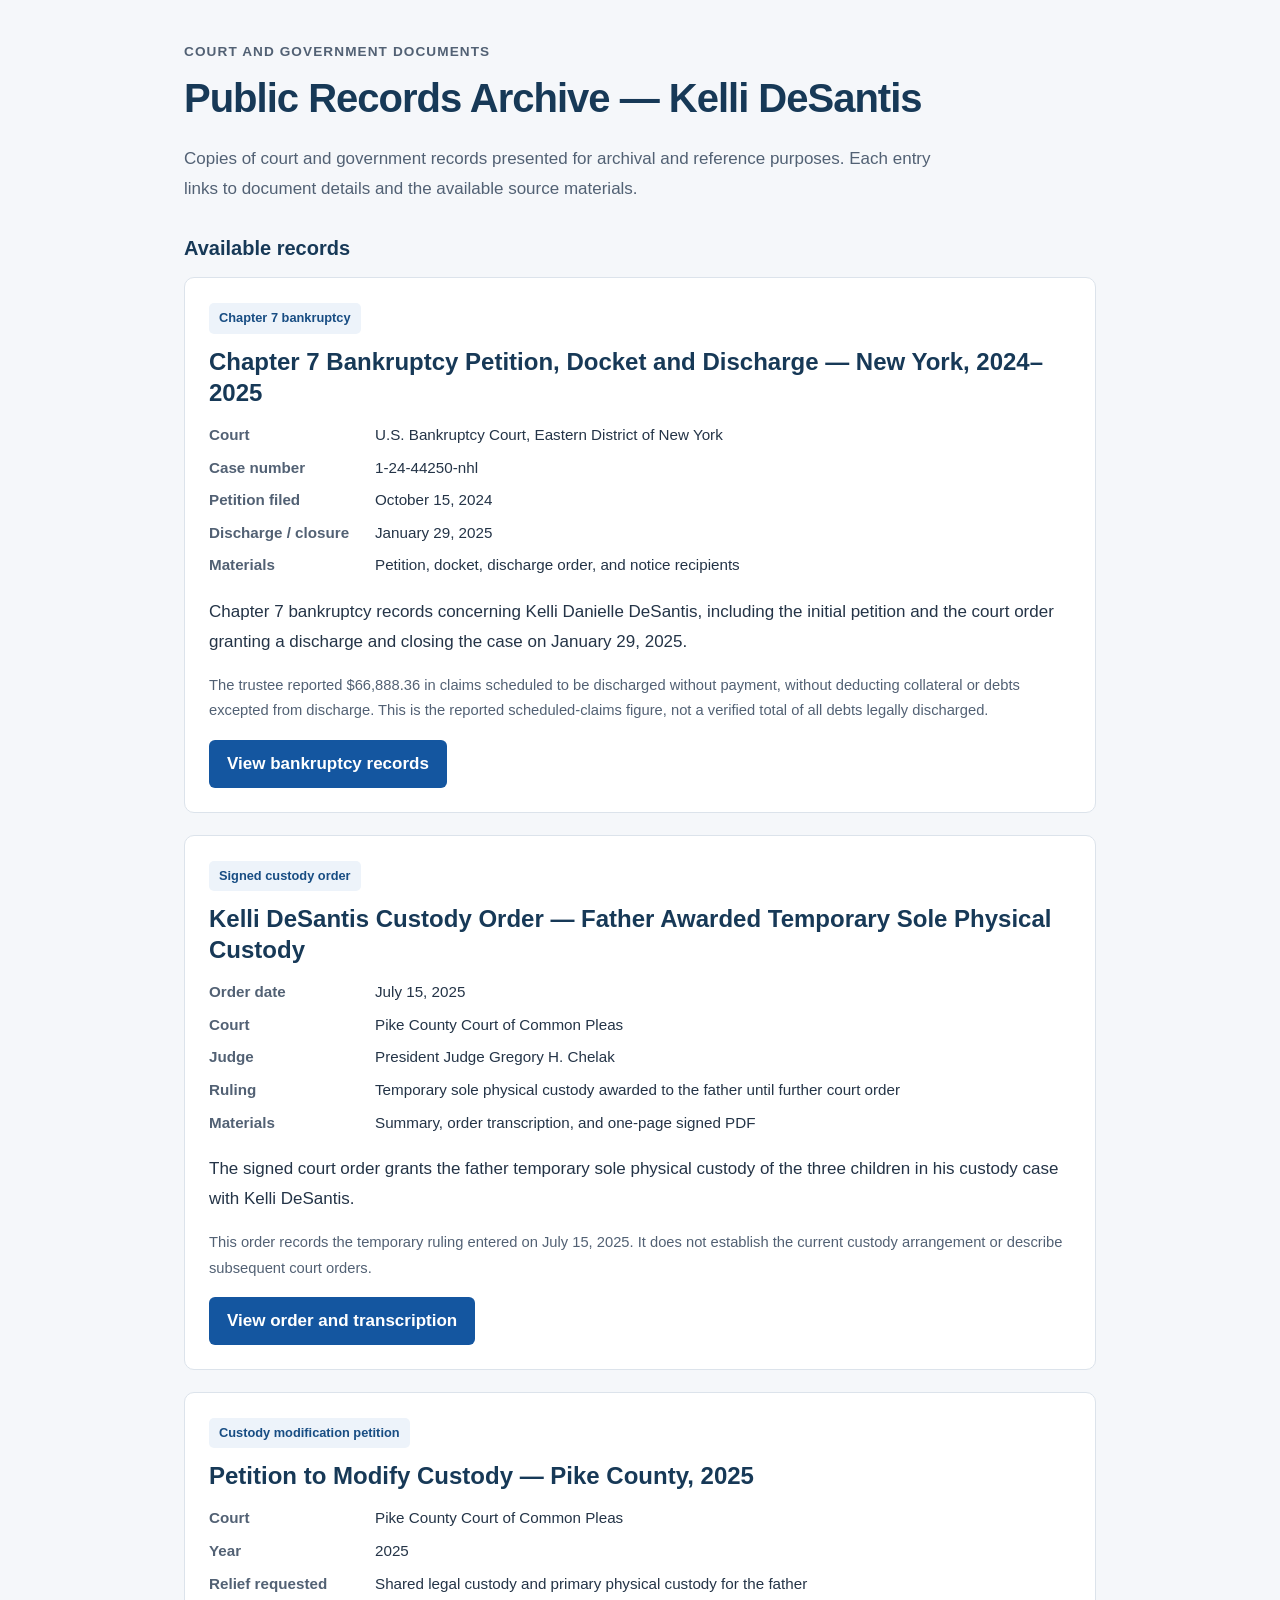
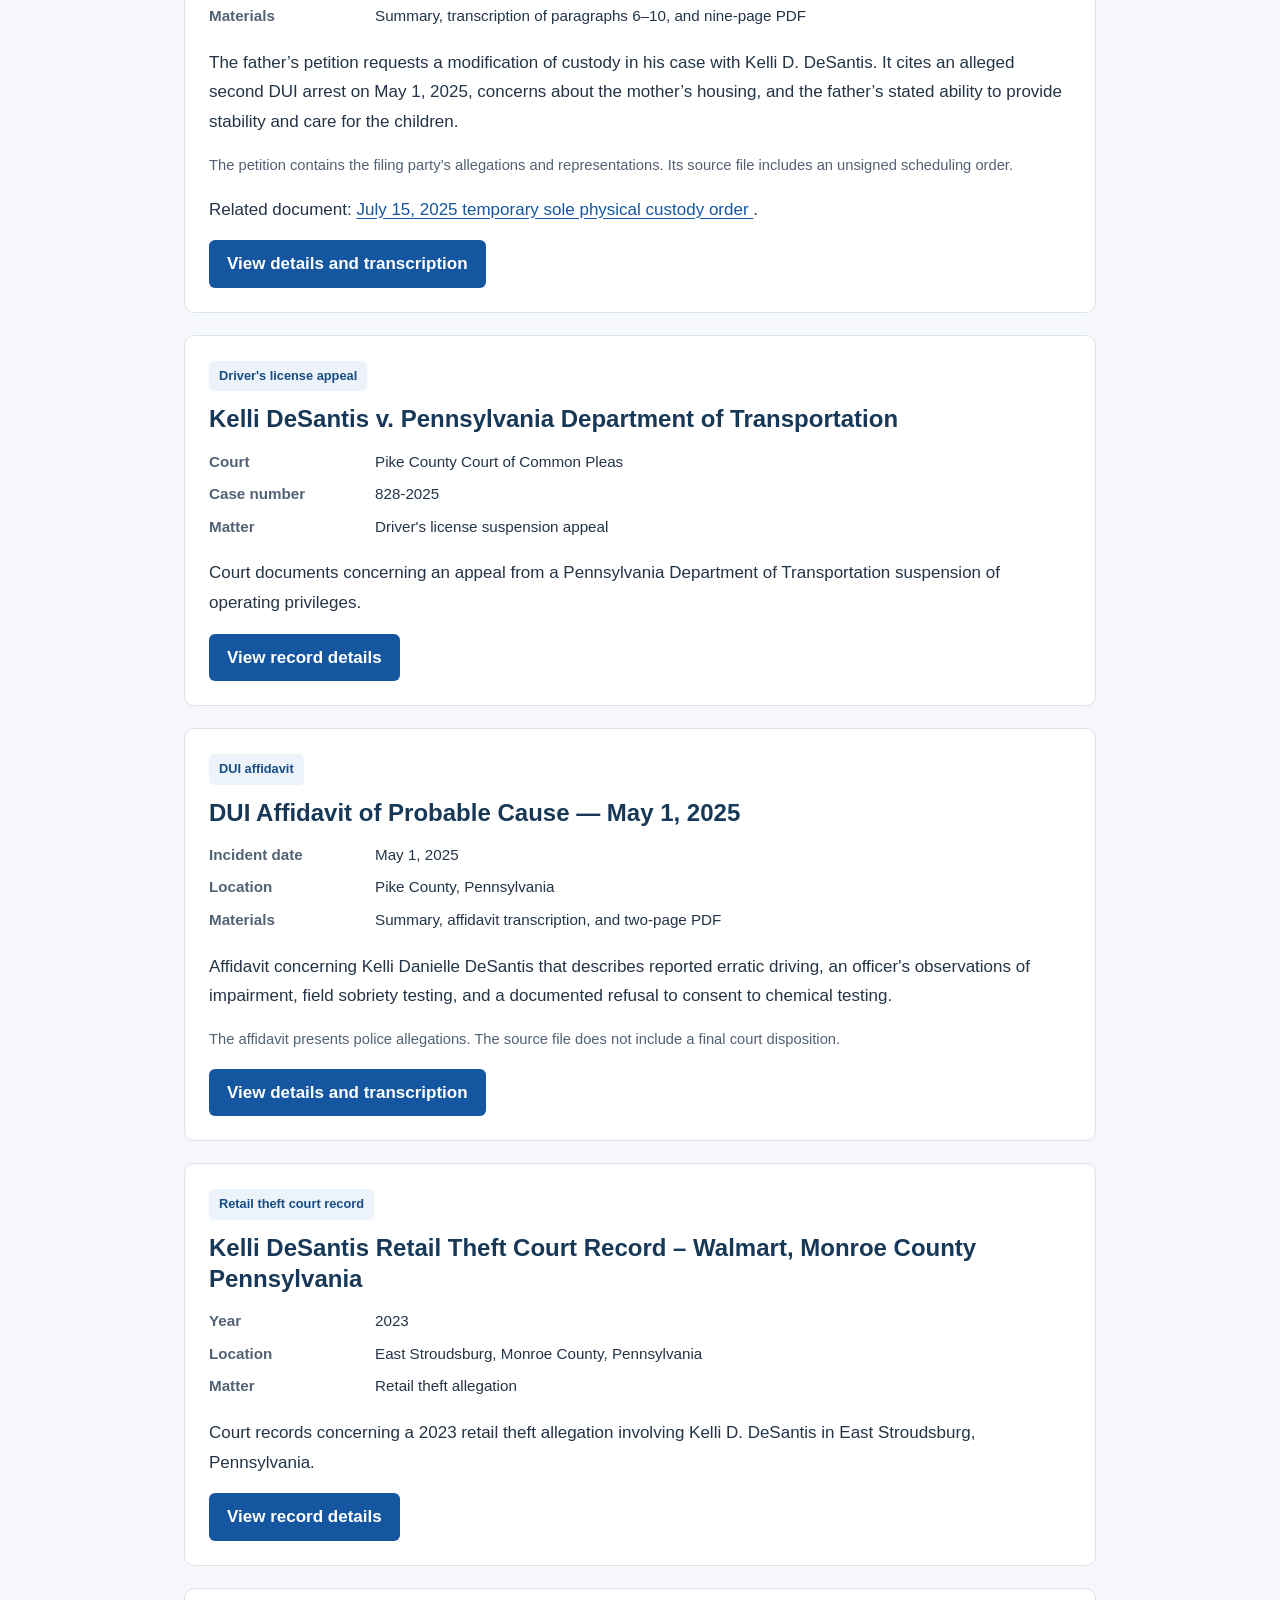
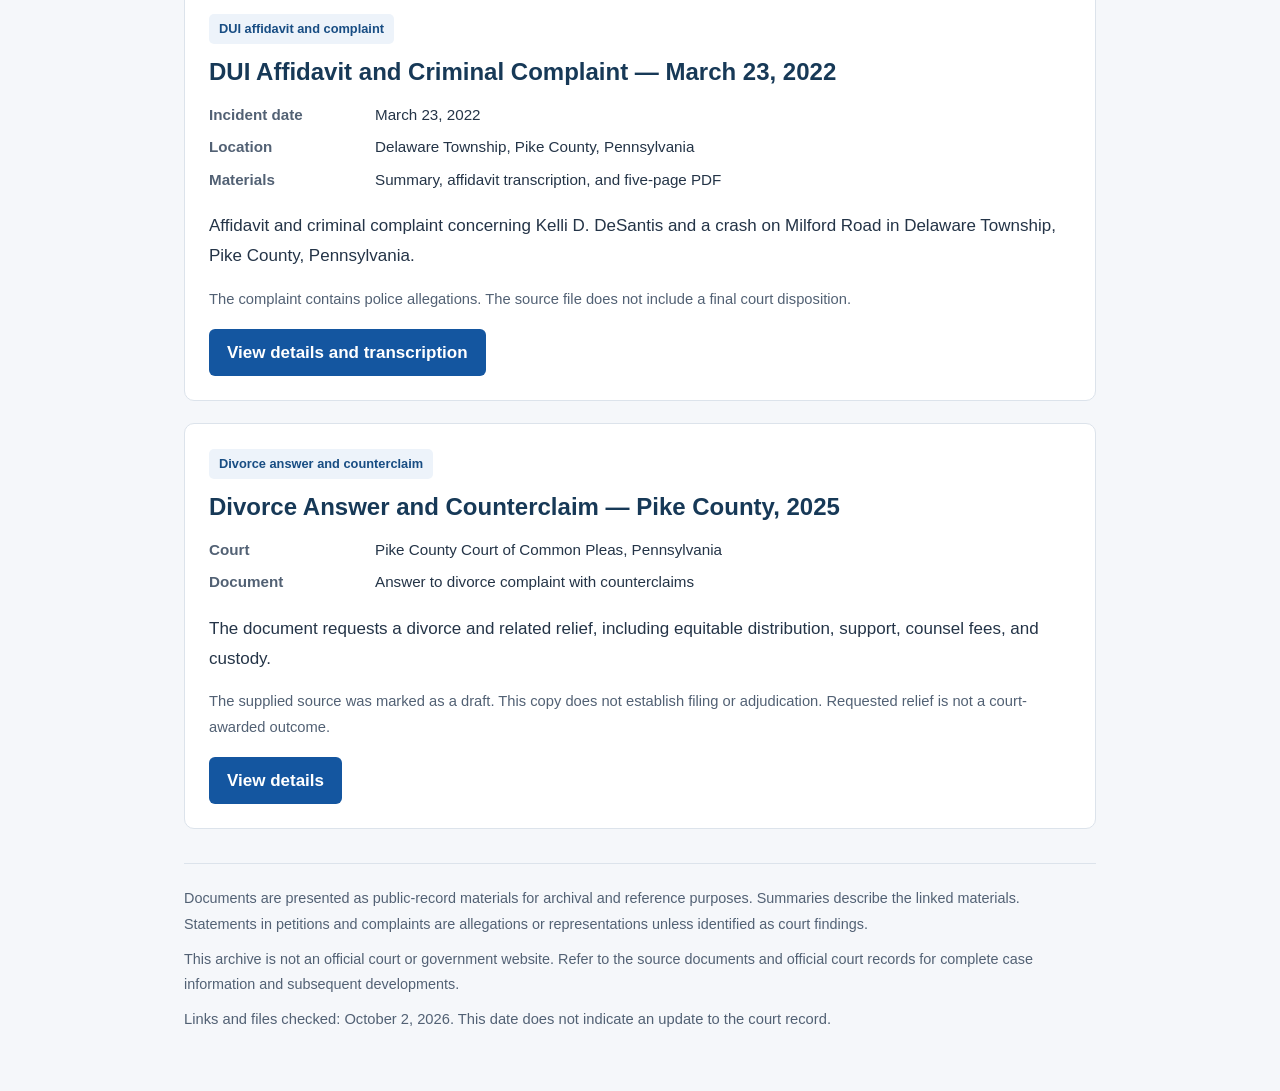
==== commit 23856b17: "Add button link to divorce counterclaim details" ====
--- a/index.html
+++ b/index.html
@@ -364,6 +364,12 @@
     does not establish filing or adjudication. Requested
     relief is not a court-awarded outcome.
   </p>
+   <a
+              class="button"
+              href="kelli-desantis-at-fault-divorce-counterclaim-adultery-indignities-2025.html"
+            >
+              View details
+            </a>
 </article>
         </div>
       </section>
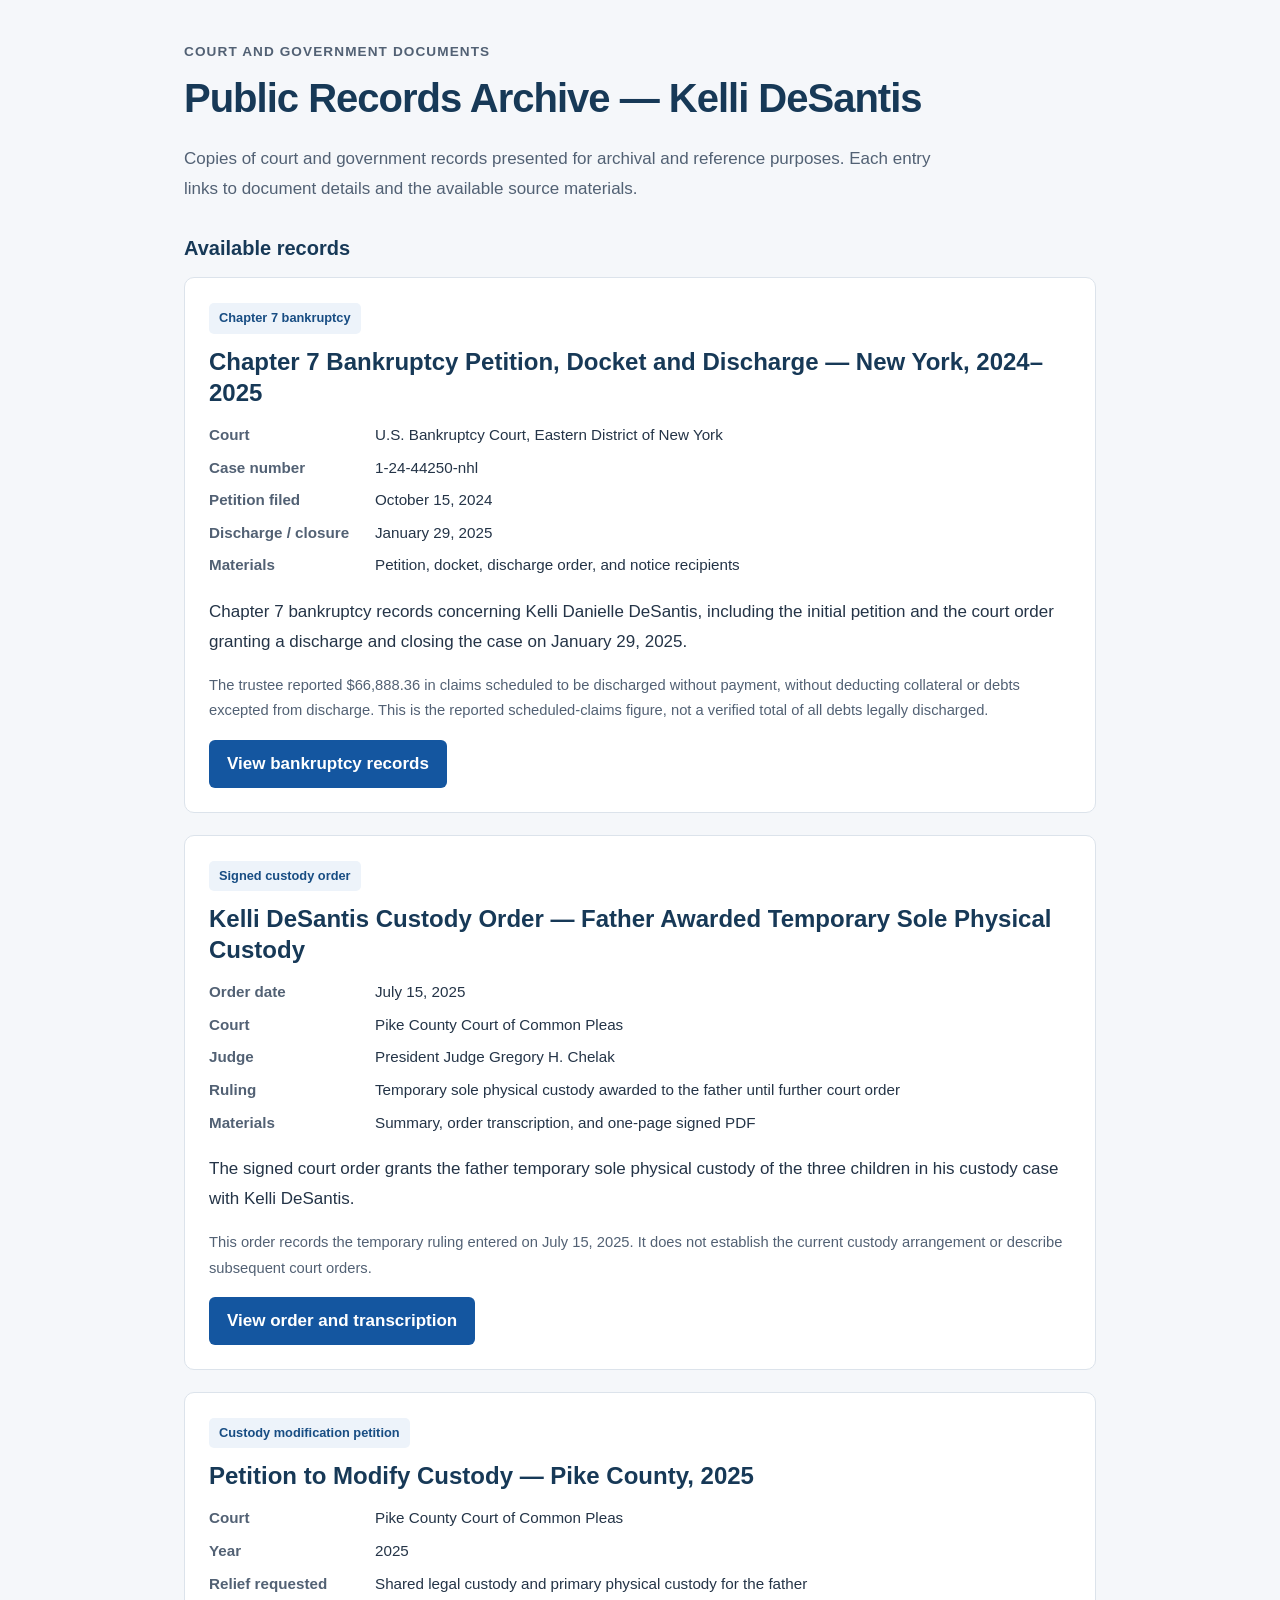
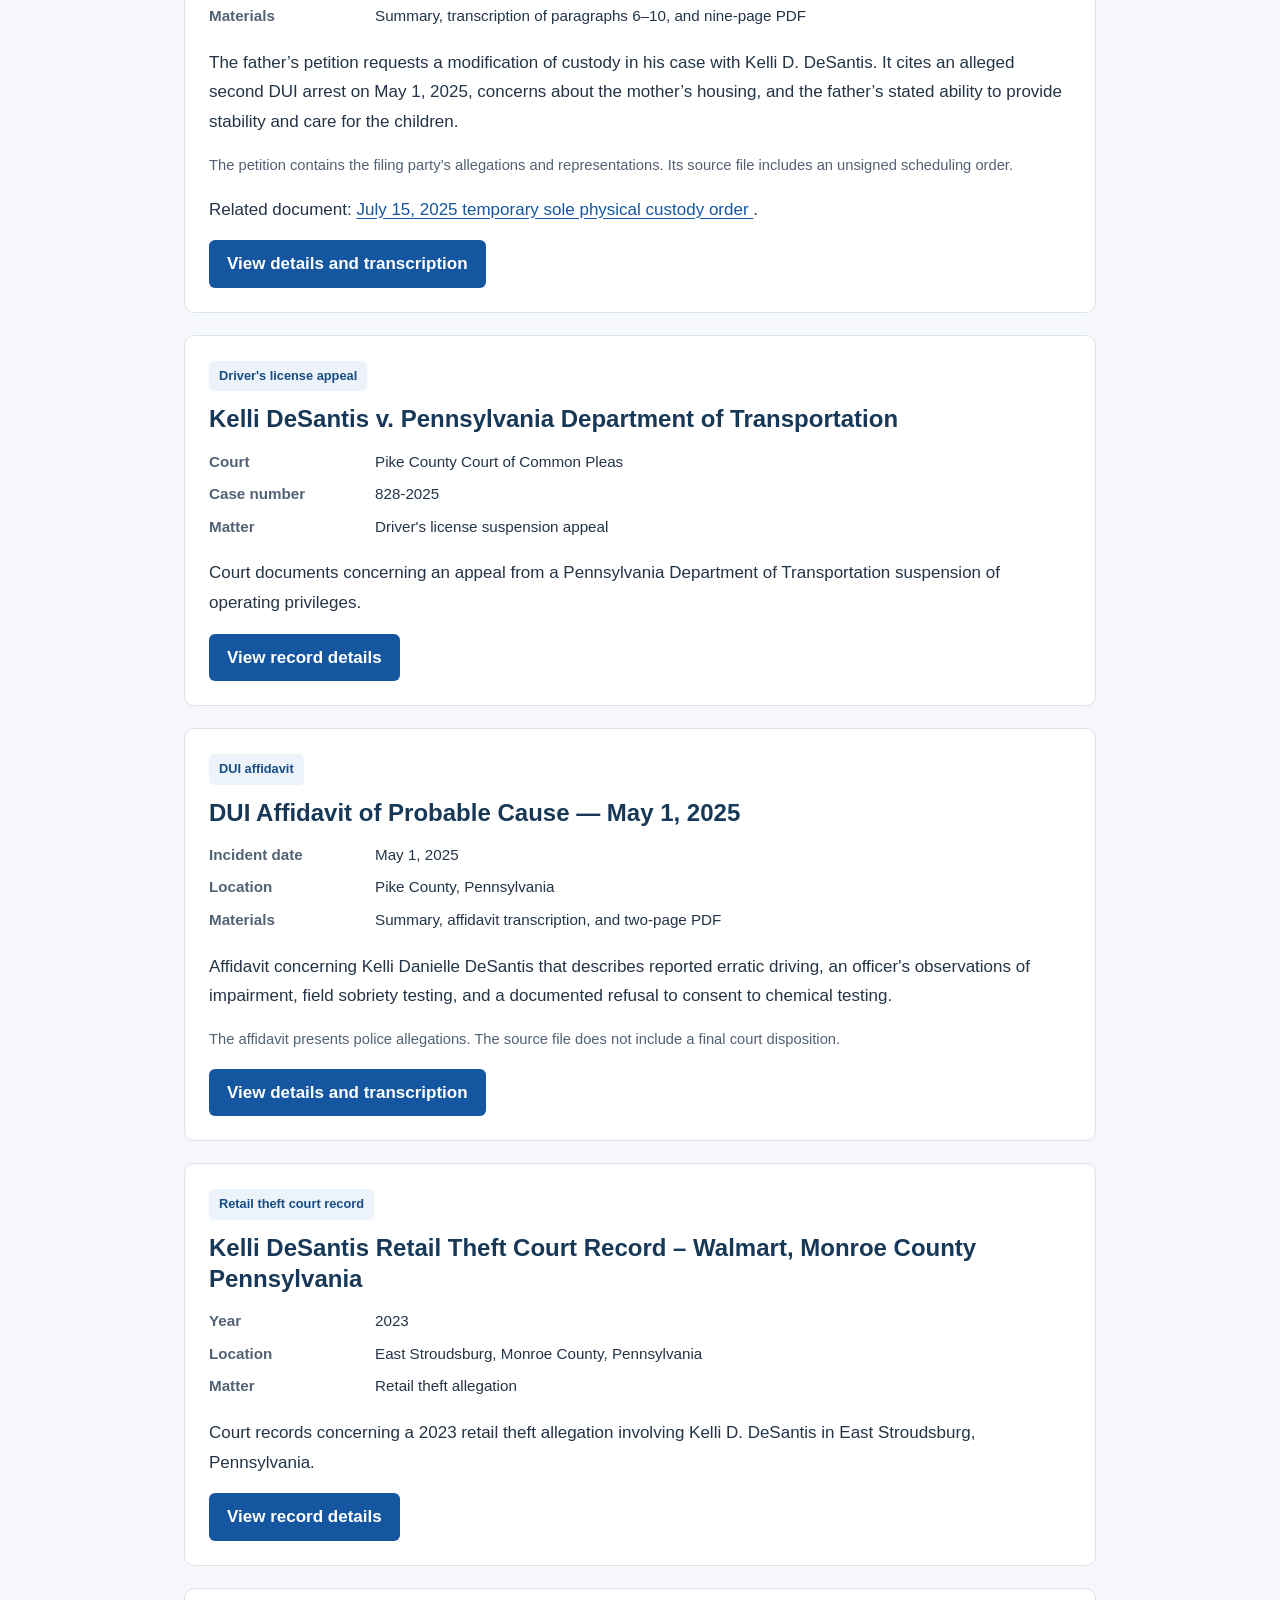
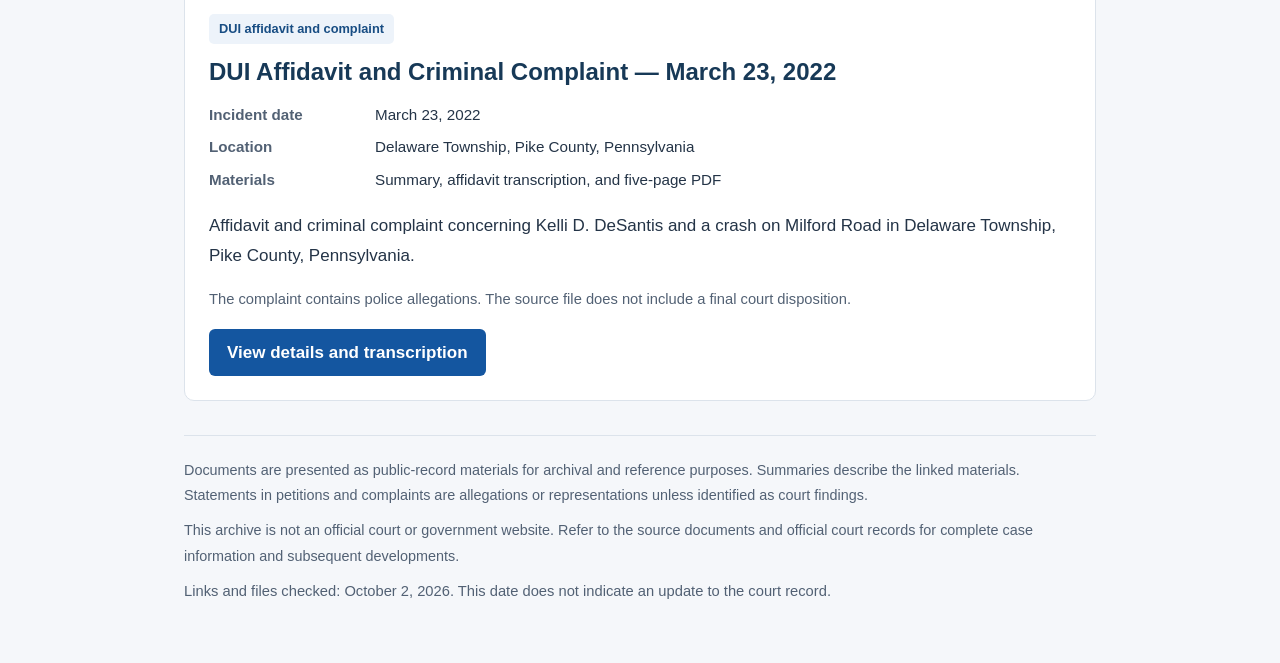
==== commit 8e4b981a: "Remove homepage links to deleted counterclaim files" ====
--- a/index.html
+++ b/index.html
@@ -338,39 +338,7 @@
               View details and transcription
             </a>
           </article>
-<article class="record" aria-labelledby="divorce-counterclaim-title">
-  <span class="category">Divorce answer and counterclaim</span>
-
-  <h3 id="divorce-counterclaim-title">
-    Divorce Answer and Counterclaim — Pike County, 2025
-  </h3>
-
-  <dl class="metadata">
-    <dt>Court</dt>
-    <dd>Pike County Court of Common Pleas, Pennsylvania</dd>
-
-    <dt>Document</dt>
-    <dd>Answer to divorce complaint with counterclaims</dd>
-  </dl>
-
-  <p>
-    The document requests a divorce and related relief,
-    including equitable distribution, support, counsel fees,
-    and custody.
-  </p>
-
-  <p class="note">
-    The supplied source was marked as a draft. This copy
-    does not establish filing or adjudication. Requested
-    relief is not a court-awarded outcome.
-  </p>
-   <a
-              class="button"
-              href="kelli-desantis-at-fault-divorce-counterclaim-adultery-indignities-2025.html"
-            >
-              View details
-            </a>
-</article>
+
         </div>
       </section>
     </main>
